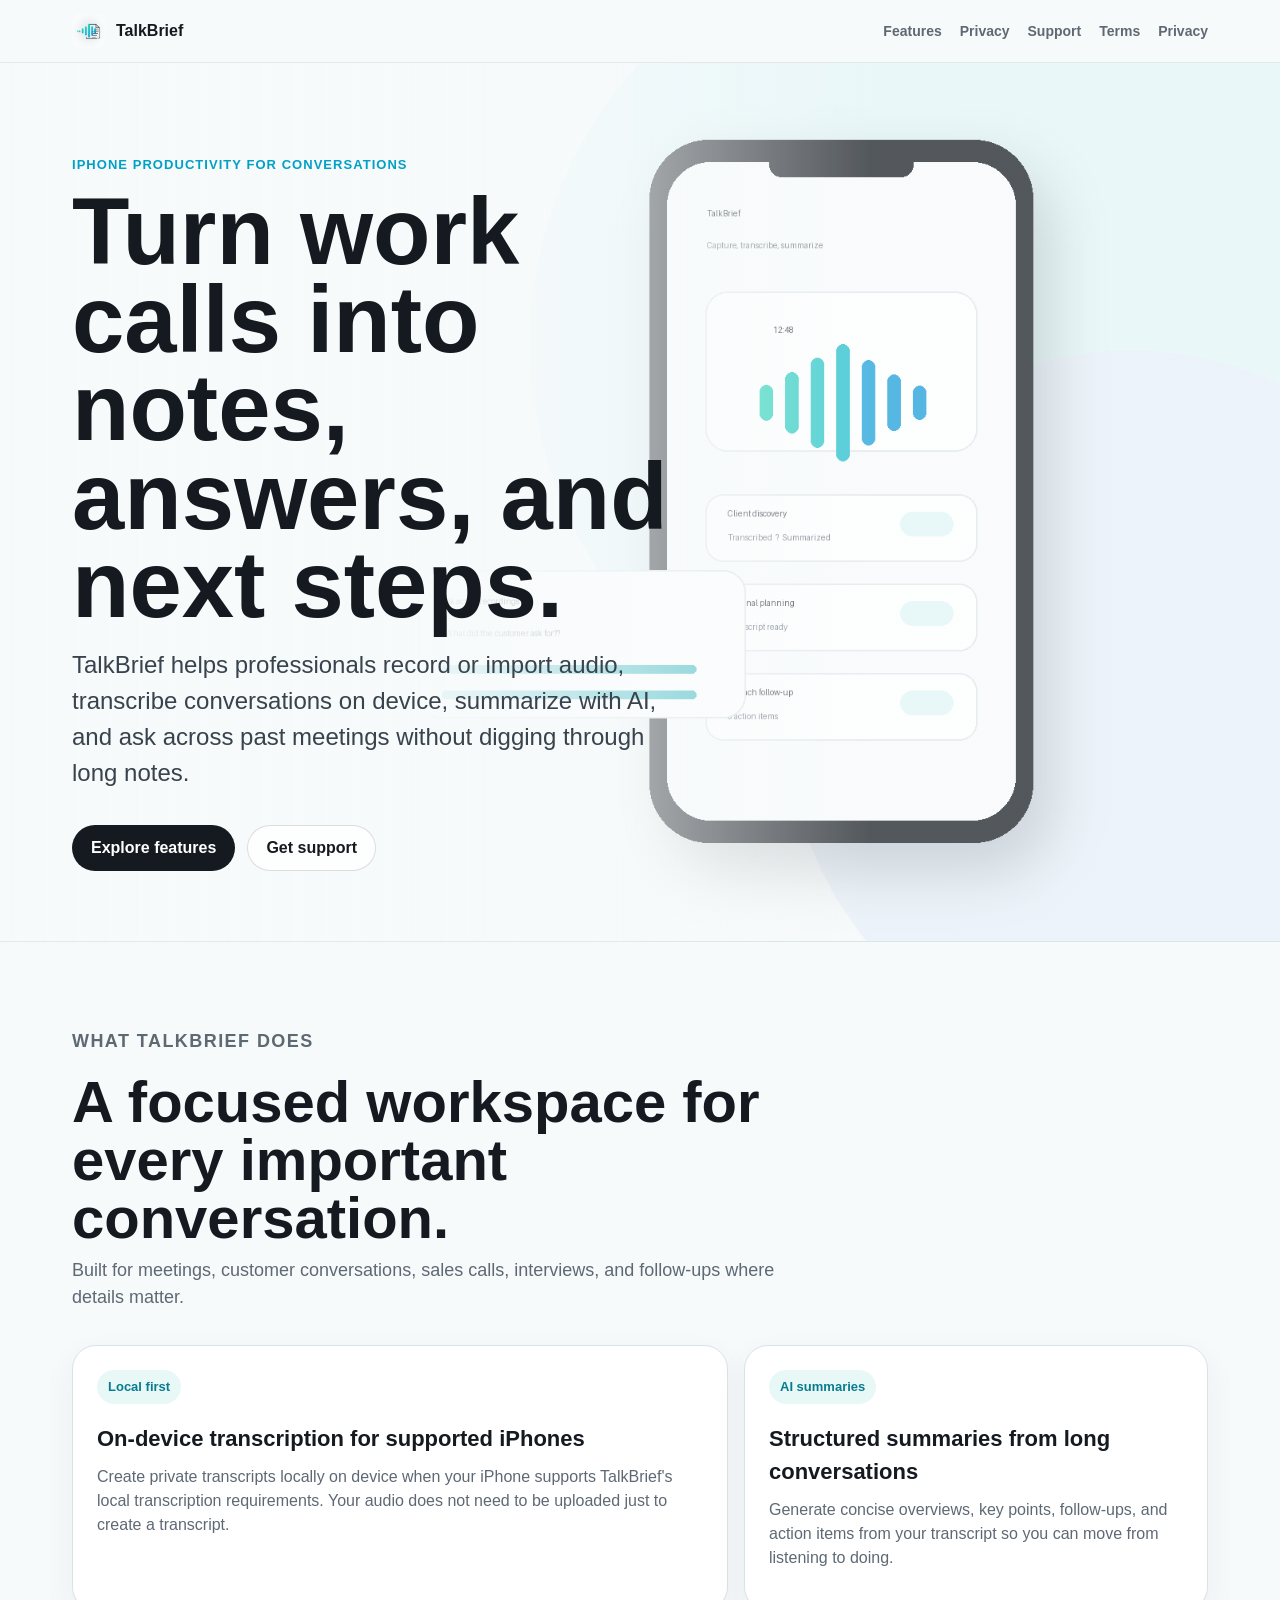
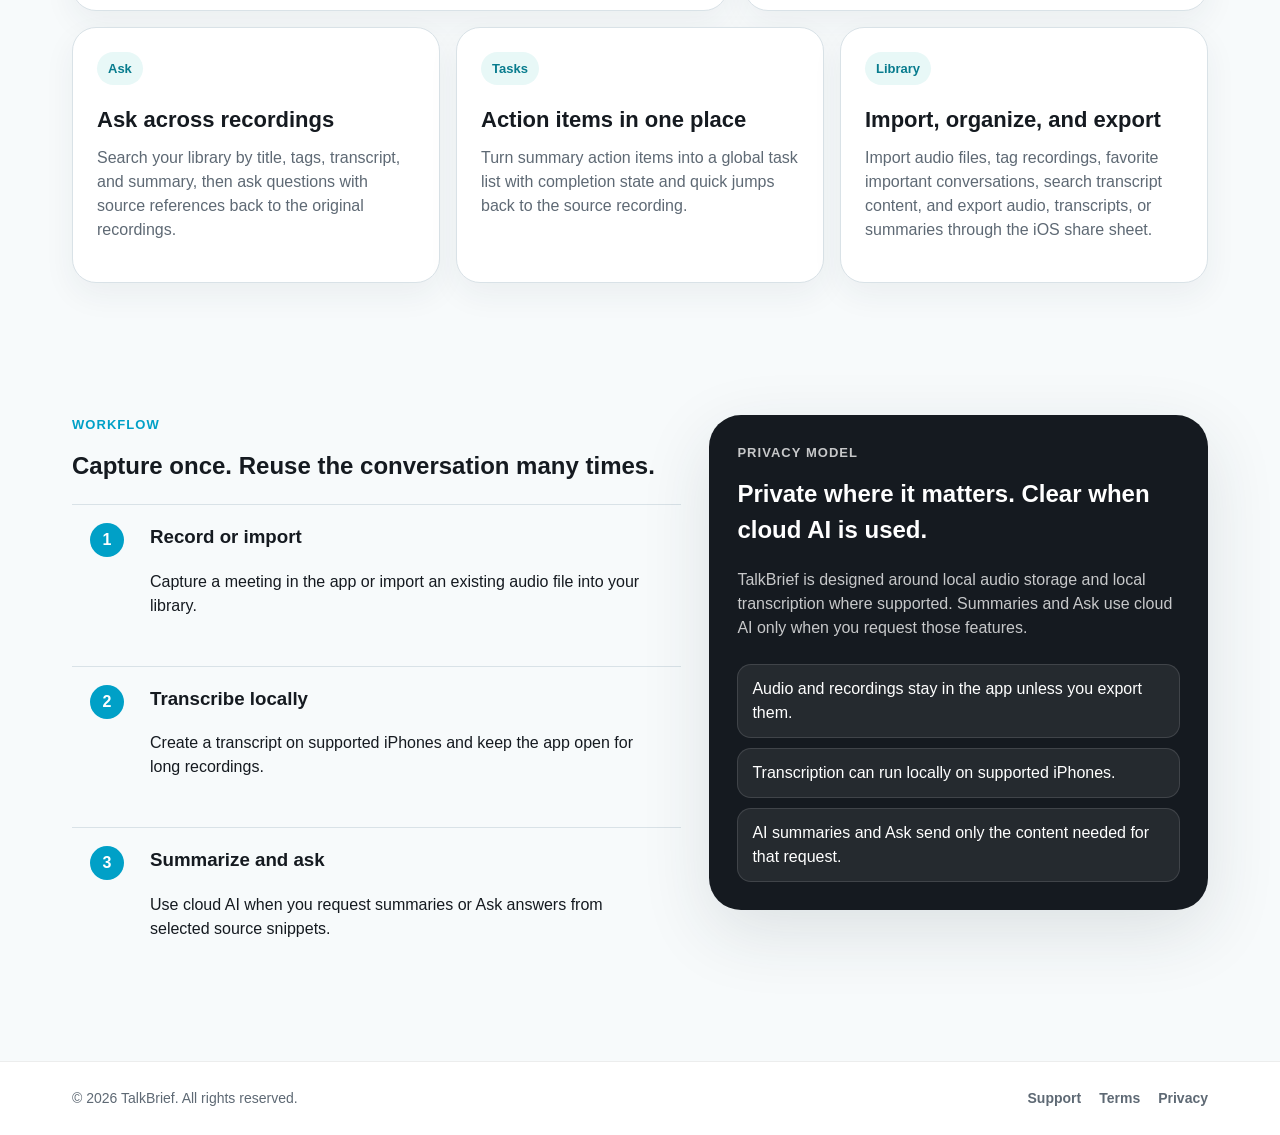
==== index.html @ 43434020 "Initial TalkBrief website" ====
<!doctype html>
<html lang="en">
  <head>
    <meta charset="utf-8">
    <meta name="viewport" content="width=device-width, initial-scale=1">
    <title>TalkBrief - Private transcription and AI summaries for work conversations</title>
    <meta name="description" content="TalkBrief records or imports work conversations, creates local transcripts, generates AI summaries, extracts tasks, and lets you ask across your recording library.">
    <link rel="icon" href="assets/talkbrief-icon.png">
    <link rel="stylesheet" href="assets/styles.css">
  </head>
  <body>
    <header class="site-header">
      <nav class="nav" aria-label="Main navigation">
        <a class="brand" href="./">
          <img src="assets/talkbrief-icon.png" alt="TalkBrief app icon">
          <span>TalkBrief</span>
        </a>
        <div class="nav-links">
          <a href="#features">Features</a>
          <a href="#privacy">Privacy</a>
          <a href="support/">Support</a>
          <a href="terms/">Terms</a>
          <a href="privacy/">Privacy</a>
        </div>
      </nav>
    </header>

    <main>
      <section class="hero">
        <div class="hero-inner">
          <p class="eyebrow">iPhone productivity for conversations</p>
          <h1>Turn work calls into notes, answers, and next steps.</h1>
          <p class="hero-copy">
            TalkBrief helps professionals record or import audio, transcribe conversations on device,
            summarize with AI, and ask across past meetings without digging through long notes.
          </p>
          <div class="hero-actions">
            <a class="button primary" href="#features">Explore features</a>
            <a class="button secondary" href="support/">Get support</a>
          </div>
        </div>
      </section>

      <section id="features" class="section">
        <div class="section-heading">
          <p class="eyebrow">What TalkBrief does</p>
          <h2>A focused workspace for every important conversation.</h2>
          <p>
            Built for meetings, customer conversations, sales calls, interviews, and follow-ups where details matter.
          </p>
        </div>

        <div class="feature-grid">
          <article class="feature wide">
            <span class="pill">Local first</span>
            <h3>On-device transcription for supported iPhones</h3>
            <p>
              Create private transcripts locally on device when your iPhone supports TalkBrief's local
              transcription requirements. Your audio does not need to be uploaded just to create a transcript.
            </p>
          </article>

          <article class="feature mid">
            <span class="pill">AI summaries</span>
            <h3>Structured summaries from long conversations</h3>
            <p>
              Generate concise overviews, key points, follow-ups, and action items from your transcript so
              you can move from listening to doing.
            </p>
          </article>

          <article class="feature third">
            <span class="pill">Ask</span>
            <h3>Ask across recordings</h3>
            <p>
              Search your library by title, tags, transcript, and summary, then ask questions with source
              references back to the original recordings.
            </p>
          </article>

          <article class="feature third">
            <span class="pill">Tasks</span>
            <h3>Action items in one place</h3>
            <p>
              Turn summary action items into a global task list with completion state and quick jumps back
              to the source recording.
            </p>
          </article>

          <article class="feature third">
            <span class="pill">Library</span>
            <h3>Import, organize, and export</h3>
            <p>
              Import audio files, tag recordings, favorite important conversations, search transcript content,
              and export audio, transcripts, or summaries through the iOS share sheet.
            </p>
          </article>
        </div>
      </section>

      <section class="section compact">
        <div class="workflow">
          <div>
            <p class="eyebrow">Workflow</p>
            <h2>Capture once. Reuse the conversation many times.</h2>
            <div class="steps">
              <div class="step">
                <div>
                  <h3>Record or import</h3>
                  <p>Capture a meeting in the app or import an existing audio file into your library.</p>
                </div>
              </div>
              <div class="step">
                <div>
                  <h3>Transcribe locally</h3>
                  <p>Create a transcript on supported iPhones and keep the app open for long recordings.</p>
                </div>
              </div>
              <div class="step">
                <div>
                  <h3>Summarize and ask</h3>
                  <p>Use cloud AI when you request summaries or Ask answers from selected source snippets.</p>
                </div>
              </div>
            </div>
          </div>

          <aside class="quote-panel" id="privacy">
            <p class="eyebrow">Privacy model</p>
            <h2>Private where it matters. Clear when cloud AI is used.</h2>
            <p>
              TalkBrief is designed around local audio storage and local transcription where supported.
              Summaries and Ask use cloud AI only when you request those features.
            </p>
            <div class="mini-list">
              <span>Audio and recordings stay in the app unless you export them.</span>
              <span>Transcription can run locally on supported iPhones.</span>
              <span>AI summaries and Ask send only the content needed for that request.</span>
            </div>
          </aside>
        </div>
      </section>
    </main>

    <footer class="site-footer">
      <div class="footer-inner">
        <span>© 2026 TalkBrief. All rights reserved.</span>
        <div class="nav-links">
          <a href="support/">Support</a>
          <a href="terms/">Terms</a>
          <a href="privacy/">Privacy</a>
        </div>
      </div>
    </footer>
  </body>
</html>
---- assets/styles.css ----
:root {
  color-scheme: light;
  --ink: #151a20;
  --muted: #5e6974;
  --line: #d9e2e7;
  --paper: #f7fafb;
  --surface: #ffffff;
  --teal: #00a0c7;
  --mint: #20d7ae;
  --blue: #0a8fe0;
  --shadow: 0 22px 70px rgba(31, 50, 60, 0.12);
  --radius: 24px;
}

* {
  box-sizing: border-box;
}

html {
  scroll-behavior: smooth;
}

body {
  margin: 0;
  background: var(--paper);
  color: var(--ink);
  font-family: ui-sans-serif, -apple-system, BlinkMacSystemFont, "Segoe UI", sans-serif;
  line-height: 1.5;
}

a {
  color: inherit;
  text-decoration: none;
}

.site-header {
  position: sticky;
  top: 0;
  z-index: 20;
  border-bottom: 1px solid rgba(21, 26, 32, 0.08);
  background: rgba(247, 250, 251, 0.86);
  backdrop-filter: blur(18px);
}

.nav {
  max-width: 1180px;
  margin: 0 auto;
  padding: 14px 22px;
  display: flex;
  align-items: center;
  justify-content: space-between;
  gap: 18px;
}

.brand {
  display: inline-flex;
  align-items: center;
  gap: 10px;
  font-weight: 760;
  letter-spacing: 0;
}

.brand img {
  width: 34px;
  height: 34px;
  border-radius: 9px;
}

.nav-links {
  display: flex;
  align-items: center;
  gap: 18px;
  color: var(--muted);
  font-size: 14px;
  font-weight: 650;
}

.nav-links a:hover {
  color: var(--ink);
}

.hero {
  min-height: 92dvh;
  display: grid;
  align-items: center;
  background-image:
    linear-gradient(90deg, rgba(247, 250, 251, 0.98) 0%, rgba(247, 250, 251, 0.92) 36%, rgba(247, 250, 251, 0.28) 68%),
    url("talkbrief-hero.png");
  background-size: cover;
  background-position: center right;
  border-bottom: 1px solid rgba(21, 26, 32, 0.08);
}

.hero-inner {
  max-width: 1180px;
  width: 100%;
  margin: 0 auto;
  padding: 92px 22px 70px;
}

.eyebrow {
  color: var(--teal);
  font-size: 13px;
  font-weight: 760;
  letter-spacing: 0.08em;
  text-transform: uppercase;
}

h1,
h2,
h3,
p {
  margin-top: 0;
}

h1 {
  max-width: 640px;
  margin-bottom: 18px;
  font-size: clamp(48px, 8vw, 94px);
  line-height: 0.94;
  letter-spacing: 0;
}

.hero-copy {
  max-width: 610px;
  color: #38434d;
  font-size: clamp(18px, 2.2vw, 24px);
}

.hero-actions {
  margin-top: 34px;
  display: flex;
  flex-wrap: wrap;
  gap: 12px;
}

.button {
  display: inline-flex;
  align-items: center;
  justify-content: center;
  min-height: 46px;
  padding: 0 18px;
  border: 1px solid transparent;
  border-radius: 999px;
  font-weight: 740;
  transition: transform 160ms ease, border-color 160ms ease, background 160ms ease;
}

.button:active {
  transform: scale(0.98);
}

.button.primary {
  color: #ffffff;
  background: var(--ink);
}

.button.secondary {
  color: var(--ink);
  border-color: rgba(21, 26, 32, 0.14);
  background: rgba(255, 255, 255, 0.72);
}

.section {
  max-width: 1180px;
  margin: 0 auto;
  padding: 86px 22px;
}

.section.compact {
  padding-top: 46px;
}

.section-heading {
  max-width: 720px;
  margin-bottom: 34px;
}

.section-heading h2 {
  margin-bottom: 10px;
  font-size: clamp(34px, 4.8vw, 58px);
  line-height: 1;
  letter-spacing: 0;
}

.section-heading p {
  color: var(--muted);
  font-size: 18px;
}

.feature-grid {
  display: grid;
  grid-template-columns: repeat(12, 1fr);
  gap: 16px;
}

.feature {
  min-height: 214px;
  padding: 24px;
  border: 1px solid var(--line);
  border-radius: var(--radius);
  background: var(--surface);
  box-shadow: 0 12px 32px rgba(31, 50, 60, 0.06);
}

.feature.wide {
  grid-column: span 7;
}

.feature.mid {
  grid-column: span 5;
}

.feature.third {
  grid-column: span 4;
}

.feature h3 {
  margin-bottom: 10px;
  font-size: 22px;
}

.feature p,
.legal p,
.legal li,
.support-card p {
  color: var(--muted);
}

.pill {
  display: inline-flex;
  align-items: center;
  margin-bottom: 18px;
  padding: 7px 11px;
  border-radius: 999px;
  color: #087c8e;
  background: #e8f8f7;
  font-size: 13px;
  font-weight: 760;
}

.workflow {
  display: grid;
  grid-template-columns: 1.1fr 0.9fr;
  gap: 28px;
  align-items: start;
}

.steps {
  counter-reset: step;
  display: grid;
  gap: 14px;
}

.step {
  counter-increment: step;
  display: grid;
  grid-template-columns: 46px 1fr;
  gap: 14px;
  padding: 18px;
  border-top: 1px solid var(--line);
}

.step::before {
  content: counter(step);
  display: grid;
  place-items: center;
  width: 34px;
  height: 34px;
  border-radius: 50%;
  color: #ffffff;
  background: var(--teal);
  font-weight: 800;
}

.quote-panel {
  padding: 28px;
  border-radius: 32px;
  background: var(--ink);
  color: #ffffff;
  box-shadow: var(--shadow);
}

.quote-panel p {
  color: rgba(255, 255, 255, 0.76);
}

.mini-list {
  display: grid;
  gap: 10px;
  margin-top: 24px;
}

.mini-list span {
  display: block;
  padding: 12px 14px;
  border: 1px solid rgba(255, 255, 255, 0.12);
  border-radius: 14px;
  background: rgba(255, 255, 255, 0.07);
}

.page-hero {
  max-width: 920px;
  margin: 0 auto;
  padding: 82px 22px 34px;
  text-align: left;
}

.page-hero h1 {
  max-width: 760px;
  font-size: clamp(42px, 7vw, 72px);
}

.legal,
.support-grid {
  max-width: 920px;
  margin: 0 auto;
  padding: 16px 22px 88px;
}

.legal section,
.support-card {
  padding: 24px 0;
  border-top: 1px solid var(--line);
}

.legal h2,
.support-card h2 {
  font-size: 26px;
}

.support-grid {
  display: grid;
  grid-template-columns: 1fr 1fr;
  gap: 18px;
}

.support-card {
  padding: 24px;
  border: 1px solid var(--line);
  border-radius: var(--radius);
  background: #ffffff;
}

.site-footer {
  border-top: 1px solid rgba(21, 26, 32, 0.08);
  background: #ffffff;
}

.footer-inner {
  max-width: 1180px;
  margin: 0 auto;
  padding: 26px 22px;
  display: flex;
  justify-content: space-between;
  gap: 16px;
  color: var(--muted);
  font-size: 14px;
}

@media (max-width: 760px) {
  .nav {
    align-items: flex-start;
    flex-direction: column;
  }

  .nav-links {
    flex-wrap: wrap;
  }

  .hero {
    min-height: 86dvh;
    background-image:
      linear-gradient(180deg, rgba(247, 250, 251, 0.98) 0%, rgba(247, 250, 251, 0.86) 54%, rgba(247, 250, 251, 0.42) 100%),
      url("talkbrief-hero.png");
    background-position: 62% center;
  }

  .hero-inner {
    padding-top: 72px;
  }

  .feature-grid,
  .workflow,
  .support-grid {
    grid-template-columns: 1fr;
  }

  .feature.wide,
  .feature.mid,
  .feature.third {
    grid-column: auto;
  }

  .footer-inner {
    flex-direction: column;
  }
}
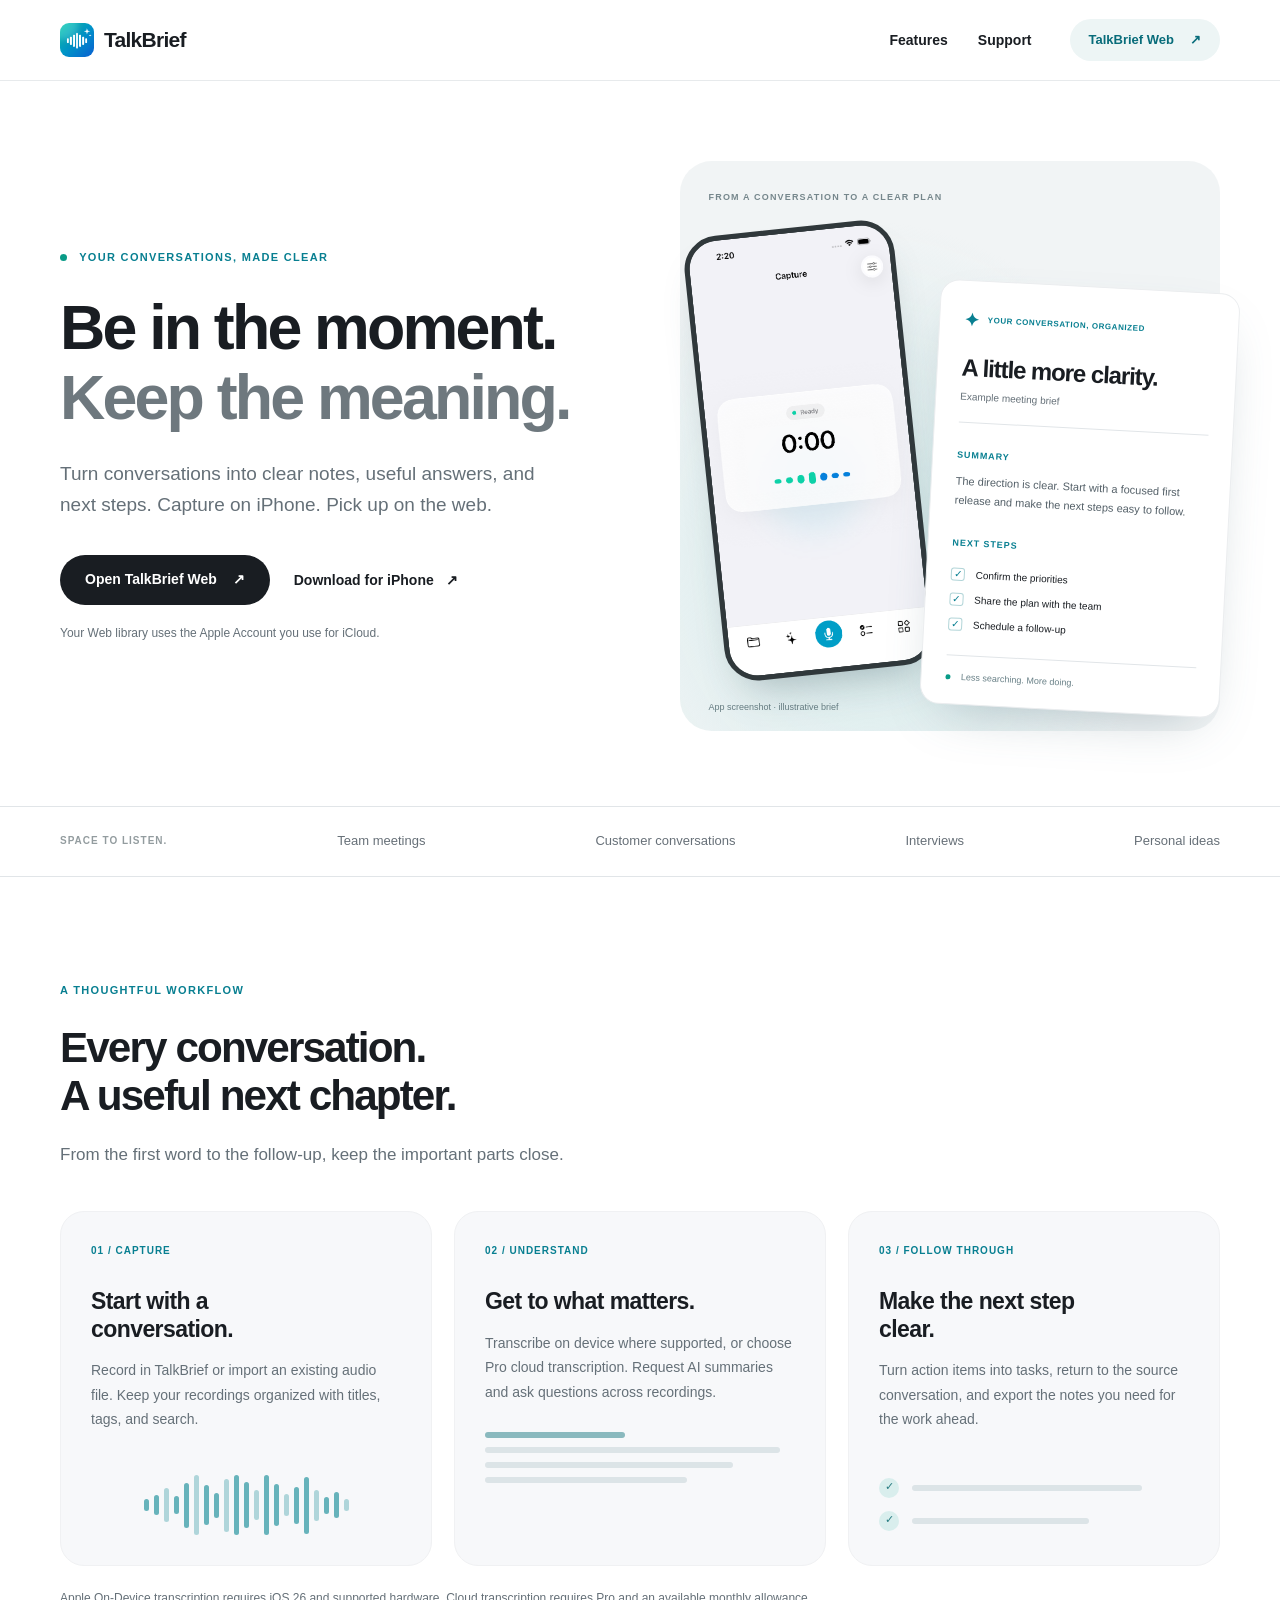
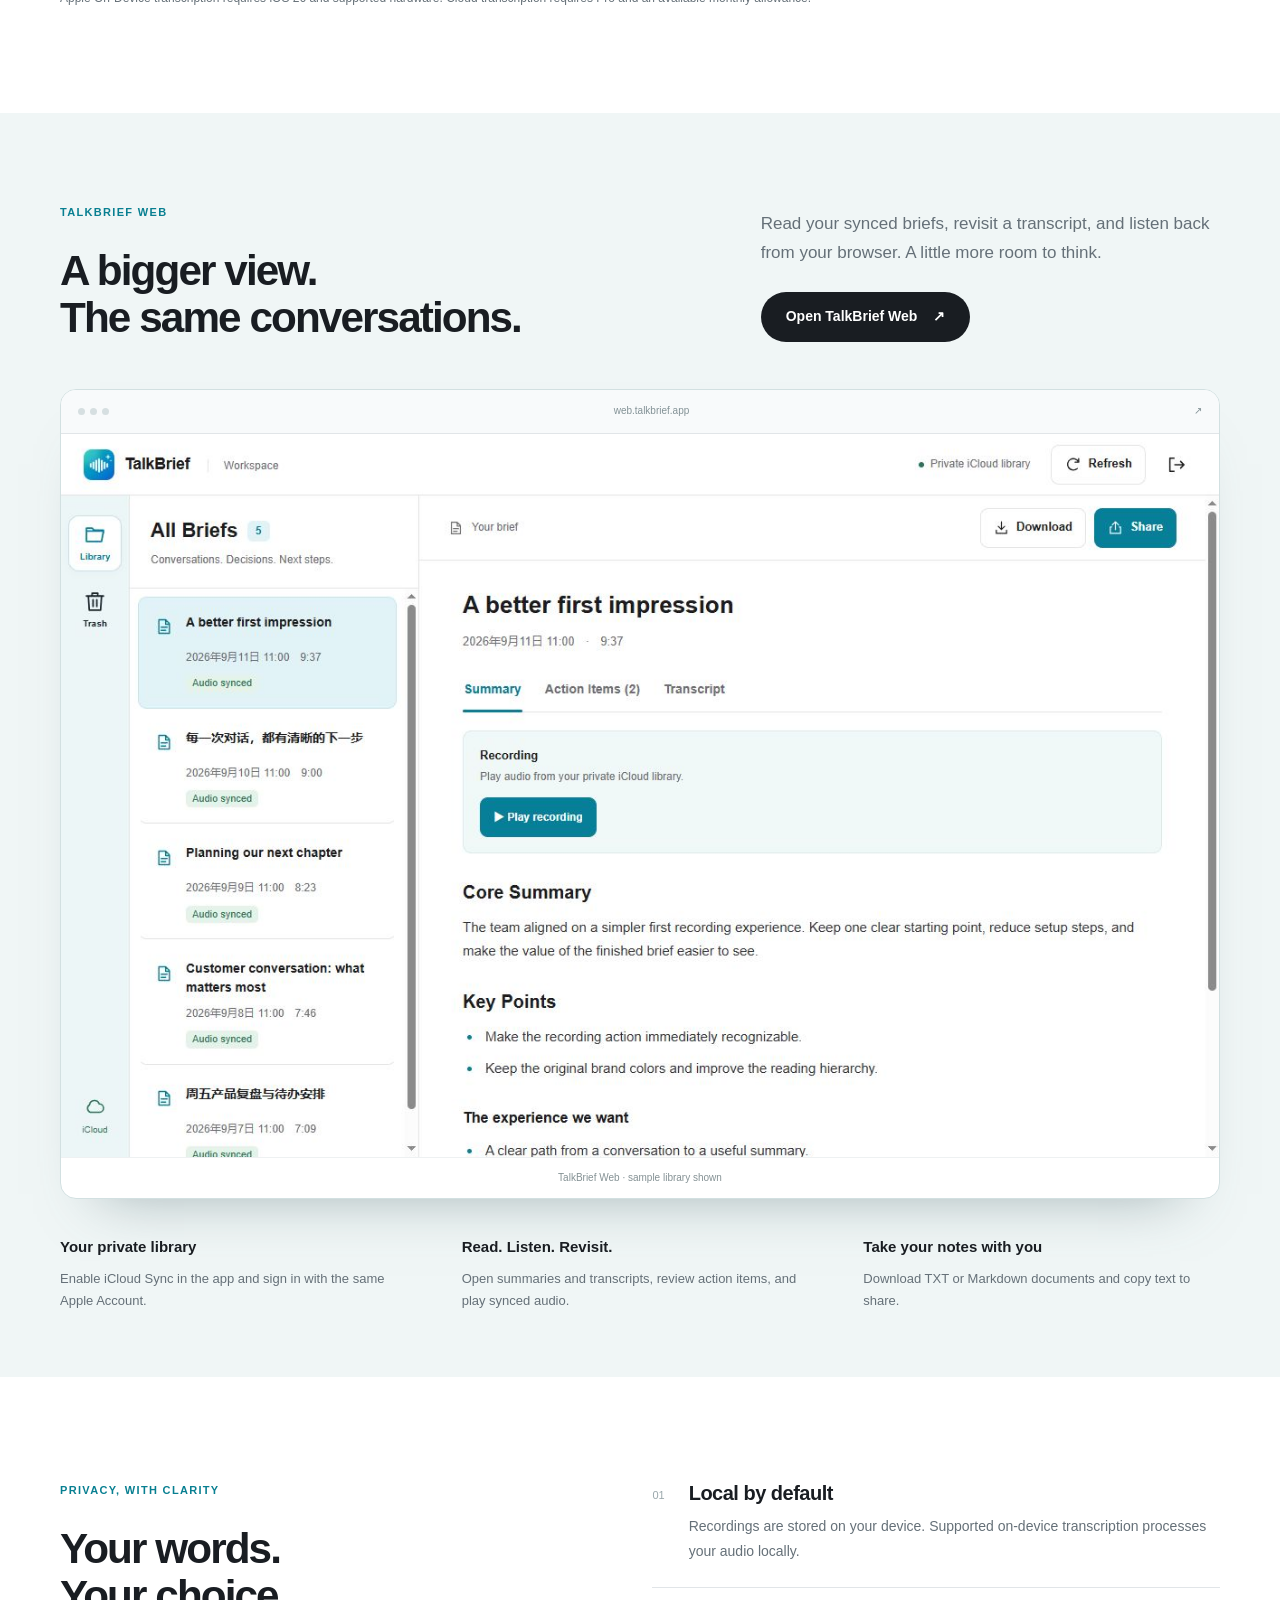
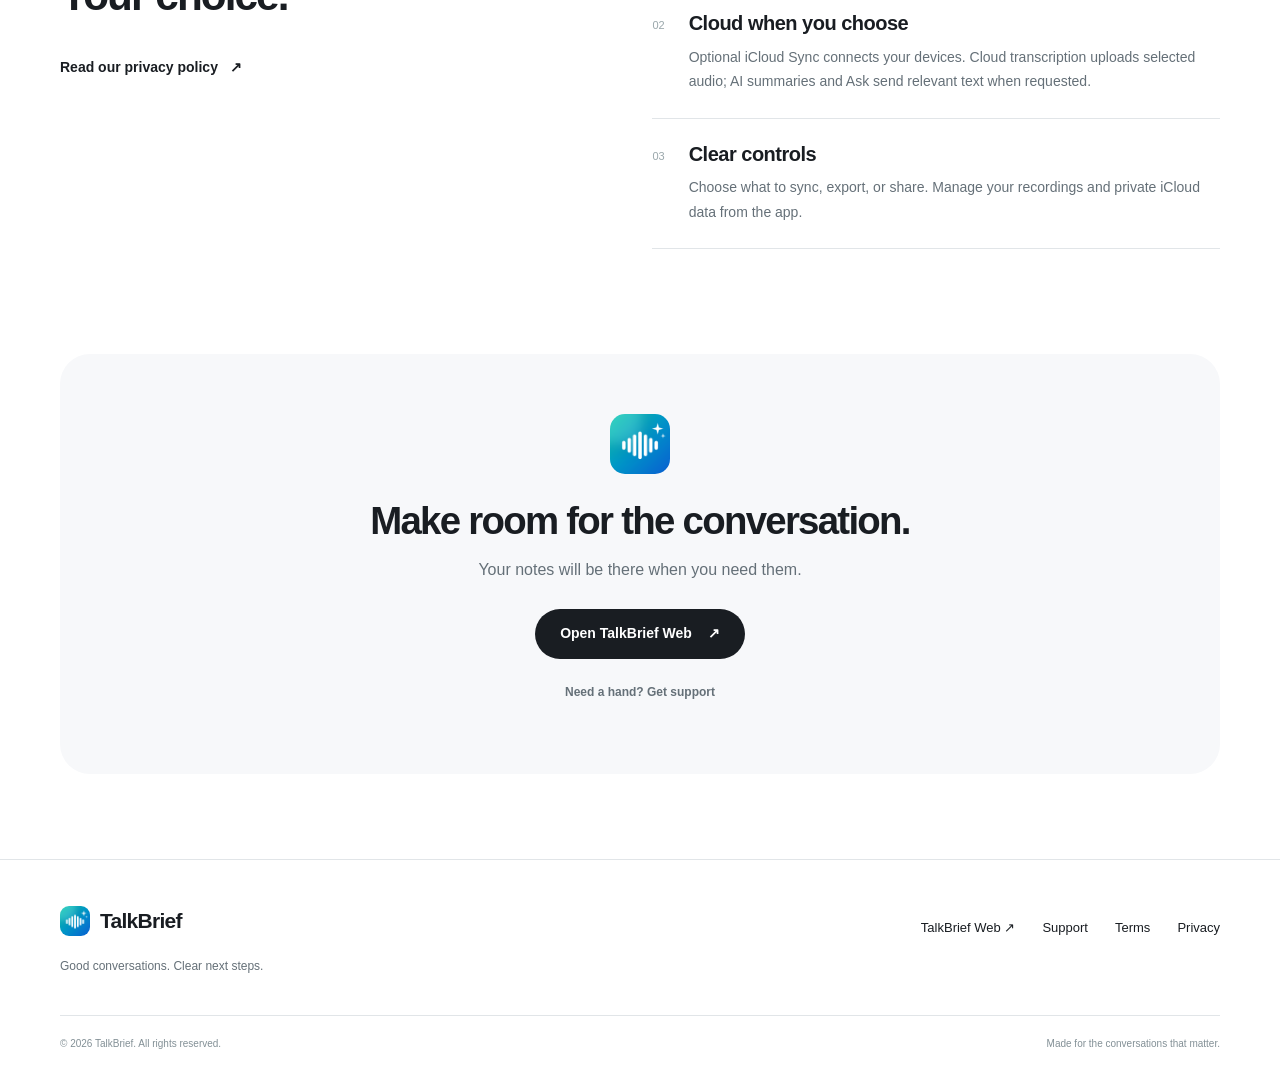
==== commit 8c71bfc1: "Launch redesigned TalkBrief website with Web entry and current app icon" ====
--- a/index.html
+++ b/index.html
@@ -1,156 +1,22 @@
 <!doctype html>
-<html lang="en">
-  <head>
-    <meta charset="utf-8">
-    <meta name="viewport" content="width=device-width, initial-scale=1">
-    <title>TalkBrief - Private transcription and AI summaries for work conversations</title>
-    <meta name="description" content="TalkBrief records or imports work conversations, creates local transcripts, generates AI summaries, extracts tasks, and lets you ask across your recording library.">
-    <link rel="icon" href="assets/talkbrief-icon.png">
-    <link rel="stylesheet" href="assets/styles.css">
-  </head>
-  <body>
-    <header class="site-header">
-      <nav class="nav" aria-label="Main navigation">
-        <a class="brand" href="./">
-          <img src="assets/talkbrief-icon.png" alt="TalkBrief app icon">
-          <span>TalkBrief</span>
-        </a>
-        <div class="nav-links">
-          <a href="#features">Features</a>
-          <a href="#privacy">Privacy</a>
-          <a href="support/">Support</a>
-          <a href="terms/">Terms</a>
-          <a href="privacy/">Privacy</a>
-        </div>
-      </nav>
-    </header>
-
-    <main>
-      <section class="hero">
-        <div class="hero-inner">
-          <p class="eyebrow">iPhone productivity for conversations</p>
-          <h1>Turn work calls into notes, answers, and next steps.</h1>
-          <p class="hero-copy">
-            TalkBrief helps professionals record or import audio, transcribe conversations on device,
-            summarize with AI, and ask across past meetings without digging through long notes.
-          </p>
-          <div class="hero-actions">
-            <a class="button primary" href="#features">Explore features</a>
-            <a class="button secondary" href="support/">Get support</a>
-          </div>
-        </div>
-      </section>
-
-      <section id="features" class="section">
-        <div class="section-heading">
-          <p class="eyebrow">What TalkBrief does</p>
-          <h2>A focused workspace for every important conversation.</h2>
-          <p>
-            Built for meetings, customer conversations, sales calls, interviews, and follow-ups where details matter.
-          </p>
-        </div>
-
-        <div class="feature-grid">
-          <article class="feature wide">
-            <span class="pill">Local first</span>
-            <h3>On-device transcription for supported iPhones</h3>
-            <p>
-              Create private transcripts locally on device when your iPhone supports TalkBrief's local
-              transcription requirements. Your audio does not need to be uploaded just to create a transcript.
-            </p>
-          </article>
-
-          <article class="feature mid">
-            <span class="pill">AI summaries</span>
-            <h3>Structured summaries from long conversations</h3>
-            <p>
-              Generate concise overviews, key points, follow-ups, and action items from your transcript so
-              you can move from listening to doing.
-            </p>
-          </article>
-
-          <article class="feature third">
-            <span class="pill">Ask</span>
-            <h3>Ask across recordings</h3>
-            <p>
-              Search your library by title, tags, transcript, and summary, then ask questions with source
-              references back to the original recordings.
-            </p>
-          </article>
-
-          <article class="feature third">
-            <span class="pill">Tasks</span>
-            <h3>Action items in one place</h3>
-            <p>
-              Turn summary action items into a global task list with completion state and quick jumps back
-              to the source recording.
-            </p>
-          </article>
-
-          <article class="feature third">
-            <span class="pill">Library</span>
-            <h3>Import, organize, and export</h3>
-            <p>
-              Import audio files, tag recordings, favorite important conversations, search transcript content,
-              and export audio, transcripts, or summaries through the iOS share sheet.
-            </p>
-          </article>
-        </div>
-      </section>
-
-      <section class="section compact">
-        <div class="workflow">
-          <div>
-            <p class="eyebrow">Workflow</p>
-            <h2>Capture once. Reuse the conversation many times.</h2>
-            <div class="steps">
-              <div class="step">
-                <div>
-                  <h3>Record or import</h3>
-                  <p>Capture a meeting in the app or import an existing audio file into your library.</p>
-                </div>
-              </div>
-              <div class="step">
-                <div>
-                  <h3>Transcribe locally</h3>
-                  <p>Create a transcript on supported iPhones and keep the app open for long recordings.</p>
-                </div>
-              </div>
-              <div class="step">
-                <div>
-                  <h3>Summarize and ask</h3>
-                  <p>Use cloud AI when you request summaries or Ask answers from selected source snippets.</p>
-                </div>
-              </div>
-            </div>
-          </div>
-
-          <aside class="quote-panel" id="privacy">
-            <p class="eyebrow">Privacy model</p>
-            <h2>Private where it matters. Clear when cloud AI is used.</h2>
-            <p>
-              TalkBrief is designed around local audio storage and local transcription where supported.
-              Summaries and Ask use cloud AI only when you request those features.
-            </p>
-            <div class="mini-list">
-              <span>Audio and recordings stay in the app unless you export them.</span>
-              <span>Transcription can run locally on supported iPhones.</span>
-              <span>AI summaries and Ask send only the content needed for that request.</span>
-            </div>
-          </aside>
-        </div>
-      </section>
-    </main>
-
-    <footer class="site-footer">
-      <div class="footer-inner">
-        <span>© 2026 TalkBrief. All rights reserved.</span>
-        <div class="nav-links">
-          <a href="support/">Support</a>
-          <a href="terms/">Terms</a>
-          <a href="privacy/">Privacy</a>
-        </div>
-      </div>
-    </footer>
-  </body>
-</html>
+<html lang="en"><head><meta charset="utf-8"><meta name="viewport" content="width=device-width, initial-scale=1">
+<title>TalkBrief — Clear notes. Useful answers. Next steps.</title><meta name="description" content="Record and transcribe on iPhone, turn conversations into AI summaries and tasks, and revisit your private iCloud library with TalkBrief Web.">
+<meta name="theme-color" content="#f7f8fa"><link rel="canonical" href="https://www.talkbrief.app/">
+<meta property="og:type" content="website"><meta property="og:site_name" content="TalkBrief"><meta property="og:title" content="TalkBrief — Clear notes. Useful answers. Next steps."><meta property="og:description" content="Record and transcribe on iPhone, turn conversations into AI summaries and tasks, and revisit your private iCloud library with TalkBrief Web."><meta property="og:url" content="https://www.talkbrief.app/"><meta property="og:image" content="https://www.talkbrief.app/assets/web-workspace.jpg">
+<meta name="twitter:card" content="summary_large_image"><link rel="icon" type="image/png" sizes="80x80" href="/assets/favicon.png"><link rel="apple-touch-icon" sizes="180x180" href="/assets/apple-touch-icon.png"><link rel="stylesheet" href="/assets/styles.css"></head>
+<body><a class="skip-link" href="#main">Skip to content</a>
+<header class="site-header"><nav class="nav wrap" aria-label="Main navigation">
+<a class="brand" href="/" aria-label="TalkBrief home"><img src="/assets/talkbrief-icon.png" width="34" height="34" alt=""><span>TalkBrief</span></a>
+<div class="nav-links"><a href="/#features">Features</a><a href="/support/" >Support</a></div>
+<a class="button nav-cta" href="https://web.talkbrief.app">TalkBrief Web <span aria-hidden="true">↗</span></a>
+</nav></header><main id="main">
+<section class="hero wrap"><div class="hero-copy"><p class="eyebrow"><span class="status-dot"></span> YOUR CONVERSATIONS, MADE CLEAR</p><h1>Be in the moment.<br><span>Keep the meaning.</span></h1><p class="lede">Turn conversations into clear notes, useful answers, and next steps. Capture on iPhone. Pick up on the web.</p><div class="hero-actions"><a class="button primary" href="https://web.talkbrief.app">Open TalkBrief Web <span aria-hidden="true">↗</span></a><a class="text-link" href="https://apps.apple.com/us/app/talkbrief/id6772943796">Download for iPhone <span aria-hidden="true">↗</span></a></div><p class="fineprint">Your Web library uses the Apple Account you use for iCloud.</p></div>
+<div class="product-stage" aria-label="TalkBrief product preview"><div class="stage-label">FROM A CONVERSATION TO A CLEAR PLAN</div><div class="phone"><img src="/assets/iphone-capture.png" width="1206" height="2622" alt="TalkBrief iPhone app showing the Capture screen and recording button" fetchpriority="high"></div><div class="brief-card"><div class="brief-top"><span class="brief-icon" aria-hidden="true">✦</span><span>YOUR CONVERSATION, ORGANIZED</span></div><h2>A little more clarity.</h2><p class="brief-caption">Example meeting brief</p><div class="brief-rule"></div><span class="label">SUMMARY</span><p>The direction is clear. Start with a focused first release and make the next steps easy to follow.</p><span class="label">NEXT STEPS</span><ul class="sample-tasks"><li><span aria-hidden="true">✓</span> Confirm the priorities</li><li><span aria-hidden="true">✓</span> Share the plan with the team</li><li><span aria-hidden="true">✓</span> Schedule a follow-up</li></ul><div class="brief-bottom"><span class="status-dot"></span> Less searching. More doing.</div></div><span class="stage-caption">App screenshot · illustrative brief</span></div></section>
+<div class="use-strip"><div class="wrap"><span>SPACE TO LISTEN.</span><span>Team meetings</span><span>Customer conversations</span><span>Interviews</span><span>Personal ideas</span></div></div>
+<section class="section wrap" id="features"><div class="section-intro"><p class="eyebrow">A THOUGHTFUL WORKFLOW</p><h2>Every conversation.<br>A useful next chapter.</h2><p>From the first word to the follow-up, keep the important parts close.</p></div><div class="features">
+<article class="feature"><span class="feature-number">01 / CAPTURE</span><h3>Start with a conversation.</h3><p>Record in TalkBrief or import an existing audio file. Keep your recordings organized with titles, tags, and search.</p><div class="waveform" aria-hidden="true"><i style="--h:12px"></i><i style="--h:20px"></i><i style="--h:34px"></i><i style="--h:18px"></i><i style="--h:45px"></i><i style="--h:64px"></i><i style="--h:40px"></i><i style="--h:25px"></i><i style="--h:53px"></i><i style="--h:76px"></i><i style="--h:46px"></i><i style="--h:30px"></i><i style="--h:62px"></i><i style="--h:42px"></i><i style="--h:22px"></i><i style="--h:37px"></i><i style="--h:57px"></i><i style="--h:31px"></i><i style="--h:17px"></i><i style="--h:26px"></i><i style="--h:12px"></i></div></article>
+<article class="feature"><span class="feature-number">02 / UNDERSTAND</span><h3>Get to what matters.</h3><p>Transcribe on device where supported, or choose Pro cloud transcription. Request AI summaries and ask questions across recordings.</p><div class="summary-lines" aria-hidden="true"><span></span><span></span><span></span><span></span></div></article>
+<article class="feature"><span class="feature-number">03 / FOLLOW THROUGH</span><h3>Make the next step clear.</h3><p>Turn action items into tasks, return to the source conversation, and export the notes you need for the work ahead.</p><div class="task-art" aria-hidden="true"><span>✓</span><div></div><span>✓</span><div></div></div></article></div><p class="section-note">Apple On-Device transcription requires iOS 26 and supported hardware. Cloud transcription requires Pro and an available monthly allowance.</p></section>
+<section class="web-section" id="web"><div class="wrap"><div class="web-intro"><div><p class="eyebrow">TALKBRIEF WEB</p><h2>A bigger view.<br>The same conversations.</h2></div><div><p>Read your synced briefs, revisit a transcript, and listen back from your browser. A little more room to think.</p><a class="button primary" href="https://web.talkbrief.app">Open TalkBrief Web <span aria-hidden="true">↗</span></a></div></div><figure class="browser-preview"><div class="browser-bar" aria-hidden="true"><div><i></i><i></i><i></i></div><span>web.talkbrief.app</span><span>↗</span></div><img src="/assets/web-workspace.jpg" width="1280" height="800" loading="lazy" alt="TalkBrief Web workspace with a recording library, summary, action items, transcript, playback, download and share controls"><figcaption>TalkBrief Web · sample library shown</figcaption></figure><div class="web-benefits"><div><strong>Your private library</strong><p>Enable iCloud Sync in the app and sign in with the same Apple Account.</p></div><div><strong>Read. Listen. Revisit.</strong><p>Open summaries and transcripts, review action items, and play synced audio.</p></div><div><strong>Take your notes with you</strong><p>Download TXT or Markdown documents and copy text to share.</p></div></div></div></section>
+<section class="section wrap privacy-section"><div><p class="eyebrow">PRIVACY, WITH CLARITY</p><h2>Your words.<br>Your choice.</h2><a class="text-link" href="/privacy/">Read our privacy policy <span aria-hidden="true">↗</span></a></div><div class="privacy-points"><article><span>01</span><div><h3>Local by default</h3><p>Recordings are stored on your device. Supported on-device transcription processes your audio locally.</p></div></article><article><span>02</span><div><h3>Cloud when you choose</h3><p>Optional iCloud Sync connects your devices. Cloud transcription uploads selected audio; AI summaries and Ask send relevant text when requested.</p></div></article><article><span>03</span><div><h3>Clear controls</h3><p>Choose what to sync, export, or share. Manage your recordings and private iCloud data from the app.</p></div></article></div></section>
+<section class="closing wrap"><img src="/assets/talkbrief-icon.png" width="60" height="60" alt=""><h2>Make room for the conversation.</h2><p>Your notes will be there when you need them.</p><a class="button primary" href="https://web.talkbrief.app">Open TalkBrief Web <span aria-hidden="true">↗</span></a><a class="text-link" href="/support/">Need a hand? Get support</a></section></main><footer class="site-footer"><div class="wrap footer-top"><div><a class="brand" href="/"><img src="/assets/talkbrief-icon.png" width="30" height="30" alt=""><span>TalkBrief</span></a><p>Good conversations. Clear next steps.</p></div><nav aria-label="Footer navigation"><a href="https://web.talkbrief.app">TalkBrief Web ↗</a><a href="/support/">Support</a><a href="/terms/">Terms</a><a href="/privacy/">Privacy</a></nav></div><div class="wrap footer-bottom"><span>© 2026 TalkBrief. All rights reserved.</span><span>Made for the conversations that matter.</span></div></footer></body></html>
--- a/assets/styles.css
+++ b/assets/styles.css
@@ -1,398 +1,270 @@
-:root {
-  color-scheme: light;
-  --ink: #151a20;
-  --muted: #5e6974;
-  --line: #d9e2e7;
-  --paper: #f7fafb;
-  --surface: #ffffff;
-  --teal: #00a0c7;
-  --mint: #20d7ae;
-  --blue: #0a8fe0;
-  --shadow: 0 22px 70px rgba(31, 50, 60, 0.12);
-  --radius: 24px;
-}
-
-* {
-  box-sizing: border-box;
-}
-
-html {
-  scroll-behavior: smooth;
-}
-
-body {
-  margin: 0;
-  background: var(--paper);
-  color: var(--ink);
-  font-family: ui-sans-serif, -apple-system, BlinkMacSystemFont, "Segoe UI", sans-serif;
-  line-height: 1.5;
-}
-
-a {
-  color: inherit;
-  text-decoration: none;
-}
-
-.site-header {
-  position: sticky;
-  top: 0;
-  z-index: 20;
-  border-bottom: 1px solid rgba(21, 26, 32, 0.08);
-  background: rgba(247, 250, 251, 0.86);
-  backdrop-filter: blur(18px);
-}
-
-.nav {
-  max-width: 1180px;
-  margin: 0 auto;
-  padding: 14px 22px;
-  display: flex;
-  align-items: center;
-  justify-content: space-between;
-  gap: 18px;
-}
-
-.brand {
-  display: inline-flex;
-  align-items: center;
-  gap: 10px;
-  font-weight: 760;
-  letter-spacing: 0;
-}
-
-.brand img {
-  width: 34px;
-  height: 34px;
-  border-radius: 9px;
-}
-
-.nav-links {
-  display: flex;
-  align-items: center;
-  gap: 18px;
-  color: var(--muted);
-  font-size: 14px;
-  font-weight: 650;
-}
-
-.nav-links a:hover {
-  color: var(--ink);
-}
-
-.hero {
-  min-height: 92dvh;
-  display: grid;
-  align-items: center;
-  background-image:
-    linear-gradient(90deg, rgba(247, 250, 251, 0.98) 0%, rgba(247, 250, 251, 0.92) 36%, rgba(247, 250, 251, 0.28) 68%),
-    url("talkbrief-hero.png");
-  background-size: cover;
-  background-position: center right;
-  border-bottom: 1px solid rgba(21, 26, 32, 0.08);
-}
-
-.hero-inner {
-  max-width: 1180px;
-  width: 100%;
-  margin: 0 auto;
-  padding: 92px 22px 70px;
-}
-
-.eyebrow {
-  color: var(--teal);
-  font-size: 13px;
-  font-weight: 760;
-  letter-spacing: 0.08em;
-  text-transform: uppercase;
-}
-
-h1,
-h2,
-h3,
-p {
-  margin-top: 0;
-}
-
-h1 {
-  max-width: 640px;
-  margin-bottom: 18px;
-  font-size: clamp(48px, 8vw, 94px);
-  line-height: 0.94;
-  letter-spacing: 0;
-}
-
-.hero-copy {
-  max-width: 610px;
-  color: #38434d;
-  font-size: clamp(18px, 2.2vw, 24px);
-}
-
-.hero-actions {
-  margin-top: 34px;
-  display: flex;
-  flex-wrap: wrap;
-  gap: 12px;
-}
-
-.button {
-  display: inline-flex;
-  align-items: center;
-  justify-content: center;
-  min-height: 46px;
-  padding: 0 18px;
-  border: 1px solid transparent;
-  border-radius: 999px;
-  font-weight: 740;
-  transition: transform 160ms ease, border-color 160ms ease, background 160ms ease;
-}
-
-.button:active {
-  transform: scale(0.98);
-}
-
-.button.primary {
-  color: #ffffff;
-  background: var(--ink);
-}
-
-.button.secondary {
-  color: var(--ink);
-  border-color: rgba(21, 26, 32, 0.14);
-  background: rgba(255, 255, 255, 0.72);
-}
-
-.section {
-  max-width: 1180px;
-  margin: 0 auto;
-  padding: 86px 22px;
-}
-
-.section.compact {
-  padding-top: 46px;
-}
-
-.section-heading {
-  max-width: 720px;
-  margin-bottom: 34px;
-}
-
-.section-heading h2 {
-  margin-bottom: 10px;
-  font-size: clamp(34px, 4.8vw, 58px);
-  line-height: 1;
-  letter-spacing: 0;
-}
-
-.section-heading p {
-  color: var(--muted);
-  font-size: 18px;
-}
-
-.feature-grid {
-  display: grid;
-  grid-template-columns: repeat(12, 1fr);
-  gap: 16px;
-}
-
-.feature {
-  min-height: 214px;
-  padding: 24px;
-  border: 1px solid var(--line);
-  border-radius: var(--radius);
-  background: var(--surface);
-  box-shadow: 0 12px 32px rgba(31, 50, 60, 0.06);
-}
-
-.feature.wide {
-  grid-column: span 7;
-}
-
-.feature.mid {
-  grid-column: span 5;
-}
-
-.feature.third {
-  grid-column: span 4;
-}
-
-.feature h3 {
-  margin-bottom: 10px;
-  font-size: 22px;
-}
-
-.feature p,
-.legal p,
-.legal li,
-.support-card p {
-  color: var(--muted);
-}
-
-.pill {
-  display: inline-flex;
-  align-items: center;
-  margin-bottom: 18px;
-  padding: 7px 11px;
-  border-radius: 999px;
-  color: #087c8e;
-  background: #e8f8f7;
-  font-size: 13px;
-  font-weight: 760;
-}
-
-.workflow {
-  display: grid;
-  grid-template-columns: 1.1fr 0.9fr;
-  gap: 28px;
-  align-items: start;
-}
-
-.steps {
-  counter-reset: step;
-  display: grid;
-  gap: 14px;
-}
-
-.step {
-  counter-increment: step;
-  display: grid;
-  grid-template-columns: 46px 1fr;
-  gap: 14px;
-  padding: 18px;
-  border-top: 1px solid var(--line);
-}
-
-.step::before {
-  content: counter(step);
-  display: grid;
-  place-items: center;
-  width: 34px;
-  height: 34px;
-  border-radius: 50%;
-  color: #ffffff;
-  background: var(--teal);
-  font-weight: 800;
-}
-
-.quote-panel {
-  padding: 28px;
-  border-radius: 32px;
-  background: var(--ink);
-  color: #ffffff;
-  box-shadow: var(--shadow);
-}
-
-.quote-panel p {
-  color: rgba(255, 255, 255, 0.76);
-}
-
-.mini-list {
-  display: grid;
-  gap: 10px;
-  margin-top: 24px;
-}
-
-.mini-list span {
-  display: block;
-  padding: 12px 14px;
-  border: 1px solid rgba(255, 255, 255, 0.12);
-  border-radius: 14px;
-  background: rgba(255, 255, 255, 0.07);
-}
-
-.page-hero {
-  max-width: 920px;
-  margin: 0 auto;
-  padding: 82px 22px 34px;
-  text-align: left;
-}
-
-.page-hero h1 {
-  max-width: 760px;
-  font-size: clamp(42px, 7vw, 72px);
-}
-
-.legal,
-.support-grid {
-  max-width: 920px;
-  margin: 0 auto;
-  padding: 16px 22px 88px;
-}
-
-.legal section,
-.support-card {
-  padding: 24px 0;
-  border-top: 1px solid var(--line);
-}
-
-.legal h2,
-.support-card h2 {
-  font-size: 26px;
-}
-
-.support-grid {
-  display: grid;
-  grid-template-columns: 1fr 1fr;
-  gap: 18px;
-}
-
-.support-card {
-  padding: 24px;
-  border: 1px solid var(--line);
-  border-radius: var(--radius);
-  background: #ffffff;
-}
-
-.site-footer {
-  border-top: 1px solid rgba(21, 26, 32, 0.08);
-  background: #ffffff;
-}
-
-.footer-inner {
-  max-width: 1180px;
-  margin: 0 auto;
-  padding: 26px 22px;
-  display: flex;
-  justify-content: space-between;
-  gap: 16px;
-  color: var(--muted);
-  font-size: 14px;
-}
-
-@media (max-width: 760px) {
-  .nav {
-    align-items: flex-start;
-    flex-direction: column;
-  }
-
-  .nav-links {
-    flex-wrap: wrap;
-  }
-
-  .hero {
-    min-height: 86dvh;
-    background-image:
-      linear-gradient(180deg, rgba(247, 250, 251, 0.98) 0%, rgba(247, 250, 251, 0.86) 54%, rgba(247, 250, 251, 0.42) 100%),
-      url("talkbrief-hero.png");
-    background-position: 62% center;
-  }
-
-  .hero-inner {
-    padding-top: 72px;
-  }
-
-  .feature-grid,
-  .workflow,
-  .support-grid {
-    grid-template-columns: 1fr;
-  }
-
-  .feature.wide,
-  .feature.mid,
-  .feature.third {
-    grid-column: auto;
-  }
-
-  .footer-inner {
-    flex-direction: column;
-  }
-}
+:root{color-scheme:light;--ink:#191d22;--muted:#657078;--accent:#087f91;--line:#e1e5e8;--paper:#f7f8fa}
+*{box-sizing:border-box}
+html{scroll-behavior:smooth;scroll-padding-top:110px}
+body{margin:0;color:var(--ink);background:#fff;font-family:-apple-system,BlinkMacSystemFont,"Segoe UI",sans-serif;font-size:16px;line-height:1.6;-webkit-font-smoothing:antialiased}
+a{color:inherit;text-decoration:none}
+img{display:block;max-width:100%;height:auto}
+a:focus-visible,summary:focus-visible{outline:3px solid var(--accent);outline-offset:5px;border-radius:5px}
+a:hover{color:var(--accent)}
+::selection{background:#ccebee}
+h1,h2,h3,p{margin:0}
+h1,h2,h3{line-height:1.12;letter-spacing:-.045em}
+h1{font-size:clamp(44px,4.9vw,70px);font-weight:680}
+h2{font-size:clamp(34px,3.3vw,47px);font-weight:650}
+h3{font-size:23px;letter-spacing:-.025em;font-weight:650}
+p{color:var(--muted)}
+.wrap{width:min(1160px,calc(100% - 80px));margin-inline:auto}
+.skip-link{position:fixed;top:-80px;left:16px;z-index:100;background:var(--ink);color:white;padding:12px 20px}
+.skip-link:focus{top:12px}
+.site-header{position:sticky;top:0;z-index:50;background:rgba(255,255,255,.93);border-bottom:1px solid #e1e5e8cc;backdrop-filter:blur(16px)}
+.nav{display:flex;align-items:center;gap:38px;min-height:80px}
+.brand{display:inline-flex;align-items:center;gap:10px;font-size:21px;letter-spacing:-.035em;font-weight:700;color:var(--ink)}
+.brand img{border-radius:9px}
+.nav-links{display:flex;align-items:center;gap:30px;margin-left:auto;font-size:14px;font-weight:550}
+.nav-links a{padding:12px 0}
+.nav-links [aria-current]{color:var(--accent)}
+.button{display:inline-flex;align-items:center;justify-content:center;gap:16px;border:1px solid transparent;border-radius:100px;min-height:50px;padding:12px 24px;font-size:14px;font-weight:600;line-height:1.4;transition:background .18s,transform .18s}
+.button:hover{transform:translateY(-2px)}
+.primary{background:var(--ink);color:white}
+.primary:hover{background:var(--accent);color:white}
+.nav-cta{min-height:42px;padding:10px 18px;background:#edf5f5;color:#086c7a;font-size:13px}
+.nav-cta:hover{background:#dceeed}
+.text-link{display:inline-flex;align-items:center;gap:12px;font-size:14px;font-weight:600;padding:12px 0;color:var(--ink)}
+.eyebrow{font-size:11px;font-weight:650;letter-spacing:.12em;color:var(--accent);margin-bottom:25px}
+.status-dot{display:inline-block;width:7px;height:7px;border-radius:50%;background:#099b87;margin-right:8px}
+.hero{display:grid;grid-template-columns:1.06fr 1fr;align-items:center;gap:22px;min-height:725px;padding-block:70px 65px}
+.hero h1 span{color:#6e787e}
+.lede{font-size:19px;line-height:1.65;max-width:480px;margin-top:26px}
+.hero-actions{display:flex;align-items:center;gap:24px;margin-top:34px;flex-wrap:wrap}
+.fineprint{font-size:12px;line-height:1.6;margin-top:19px}
+.product-stage{position:relative;background:radial-gradient(ellipse at 35% 70%,#d4ebeb 0,transparent 60%),#f1f4f5;border-radius:32px;height:570px;margin-left:12px}
+.stage-label{position:absolute;top:29px;left:29px;font-size:9px;font-weight:650;letter-spacing:.13em;color:#76878c}
+.phone{position:absolute;width:211px;top:66px;left:24px;border:5px solid #30383b;border-radius:34px;background:#30383b;box-shadow:0 24px 42px -20px #40596166;transform:rotate(-6deg);overflow:hidden}
+.phone img{width:100%;border-radius:28px}
+.brief-card{position:absolute;top:159px;right:-10px;width:300px;padding:25px 24px 19px;border:1px solid #ebedef;background:#fff;border-radius:19px;box-shadow:0 22px 55px -25px #48677266;transform:rotate(3deg)}
+.brief-top{display:flex;align-items:center;gap:8px;font-size:8px;letter-spacing:.07em;color:var(--accent);font-weight:650;margin-bottom:20px}
+.brief-icon{font-size:18px}
+.brief-card h2{font-size:24px}
+.brief-caption{font-size:10px;margin-top:7px}
+.brief-rule{height:1px;background:var(--line);margin:17px 0}
+.label{font-size:9px;letter-spacing:.1em;font-weight:650;color:var(--accent)}
+.brief-card>.label+p{font-size:11px;line-height:1.7;margin:7px 0 18px;color:#546068}
+.sample-tasks{margin:9px 0 18px;padding:0;list-style:none;font-size:10px;line-height:2.5}
+.sample-tasks span{color:var(--accent);border:1px solid #b2d5d8;border-radius:3px;margin-right:8px;padding:0 2px}
+.brief-bottom{border-top:1px solid var(--line);padding-top:14px;font-size:9px;color:#698087}
+.brief-bottom .status-dot{width:5px;height:5px}
+.stage-caption{position:absolute;bottom:17px;left:29px;font-size:9px;color:#647b80}
+.use-strip{border-block:1px solid var(--line)}
+.use-strip>.wrap{display:flex;align-items:center;justify-content:space-between;gap:24px;padding-block:24px;color:#677078;font-size:13px}
+.use-strip span:first-child{font-size:10px;font-weight:650;letter-spacing:.1em;color:#939c9f}
+.section{padding-block:105px}
+.section-intro{max-width:690px}
+.section-intro>p:last-child{margin-top:22px;font-size:17px}
+.features{display:grid;grid-template-columns:repeat(3,1fr);gap:22px;margin-top:43px}
+.feature{background:var(--paper);border:1px solid #f0f1f3;border-radius:24px;padding:31px 30px 24px;display:flex;flex-direction:column;min-height:355px}
+.feature-number{font-size:10px;letter-spacing:.1em;color:var(--accent);font-weight:650;margin-bottom:29px}
+.feature h3{max-width:230px;line-height:1.2}
+.feature p{font-size:14px;line-height:1.75;margin-top:15px}
+.waveform{height:88px;display:flex;align-items:center;justify-content:center;gap:5px;margin-top:auto;padding-top:16px}
+.waveform i{width:5px;height:var(--h);max-height:60px;border-radius:5px;background:#29969f;opacity:.7}
+.waveform i:nth-child(3n){opacity:.35}
+.summary-lines{margin-top:24px;padding:4px 0 10px;display:grid;gap:9px}
+.summary-lines span{height:6px;width:95%;background:#dce4e7;border-radius:6px}
+.summary-lines span:first-child{width:45%;background:#8ab9be}
+.summary-lines span:nth-child(3){width:80%}
+.summary-lines span:last-child{width:65%}
+.task-art{display:grid;grid-template-columns:20px 1fr;align-items:center;gap:13px;margin-top:auto;padding:20px 0 10px}
+.task-art span{font-size:11px;color:#277b81;background:#d9eeed;text-align:center;border-radius:50%;width:20px;height:20px}
+.task-art div{height:6px;width:83%;border-radius:10px;background:#dce4e7}
+.task-art div:last-child{width:64%}
+.section-note{font-size:12px;margin-top:23px;max-width:800px}
+.web-section{background:#f0f6f6;padding-block:91px 65px}
+.web-intro{display:grid;grid-template-columns:1fr .74fr;gap:80px;align-items:end}
+.web-intro>div:last-child p{font-size:17px;line-height:1.7;margin-bottom:24px}
+.browser-preview{margin:47px 0 0;background:white;border:1px solid #d2e0e1;border-radius:16px;overflow:hidden;box-shadow:0 35px 55px -40px #4c686d80}
+.browser-bar{height:44px;display:flex;align-items:center;justify-content:space-between;padding:0 17px;background:#f8fafb;border-bottom:1px solid var(--line);font-size:10px;color:#839296}
+.browser-bar>div{display:flex;gap:5px}
+.browser-bar i{width:7px;height:7px;border-radius:50%;background:#d6dfe1}
+.browser-preview>img{width:100%}
+.browser-preview figcaption{text-align:center;padding:12px;font-size:10px;color:#849194;border-top:1px solid #eef1f2}
+.web-benefits{display:grid;grid-template-columns:repeat(3,1fr);gap:45px;margin-top:35px}
+.web-benefits strong{font-size:15px;font-weight:650}
+.web-benefits p{margin-top:8px;font-size:13px;line-height:1.7}
+.privacy-section{display:grid;grid-template-columns:.85fr 1fr;gap:110px}
+.privacy-section .text-link{margin-top:25px}
+.privacy-points article{display:flex;gap:24px;padding:24px 0;border-bottom:1px solid var(--line)}
+.privacy-points article:first-child{padding-top:0}
+.privacy-points article>span{font-size:11px;color:#9aa7ab;padding-top:5px}
+.privacy-points h3{font-size:20px}
+.privacy-points p{font-size:14px;margin-top:10px;line-height:1.75}
+.closing{display:flex;flex-direction:column;align-items:center;text-align:center;background:var(--paper);border-radius:30px;padding:60px 25px;margin-bottom:85px}
+.closing img{border-radius:15px;margin-bottom:25px}
+.closing h2{font-size:clamp(28px,3vw,40px)}
+.closing p{margin:15px 0 26px}
+.closing .text-link{font-size:12px;margin-top:12px;color:var(--muted)}
+.site-footer{border-top:1px solid var(--line);padding:44px 0 23px}
+.footer-top{display:flex;justify-content:space-between;gap:36px;align-items:flex-start}
+.footer-top p{font-size:12px;margin-top:14px}
+.footer-top nav{display:flex;gap:27px;font-size:13px;padding-top:8px;flex-wrap:wrap}
+.footer-top nav a{padding-block:6px}
+.footer-bottom{display:flex;justify-content:space-between;gap:24px;font-size:10px;color:#839096;border-top:1px solid var(--line);padding-top:20px;margin-top:38px}
+.page-hero{padding-block:82px 65px}
+.page-hero h1{font-size:clamp(44px,5vw,67px)}
+.page-hero .lede{max-width:650px}
+.updated{font-size:12px;margin-top:20px;color:#889297}
+.support-layout{display:grid;grid-template-columns:290px 1fr;gap:90px;padding-bottom:100px;align-items:start}
+.contact-card{background:var(--paper);border:1px solid #edf0f2;border-radius:20px;padding:28px}
+.contact-card h2{font-size:26px;margin-top:15px}
+.contact-card>p{font-size:13px;margin-top:15px;line-height:1.7}
+.contact-card .text-link{margin-top:14px;color:var(--accent)}
+.contact-email{display:block;color:var(--muted);font-size:12px;overflow-wrap:anywhere}
+.contact-card>.fineprint{font-size:11px;margin-top:20px}
+.support-aside .contents{margin-top:36px;padding-left:8px}
+.contents{position:sticky;top:114px;display:flex;flex-direction:column;align-items:flex-start;gap:10px}
+.contents>p{font-size:10px;letter-spacing:.12em;font-weight:650;margin-bottom:10px;color:#879499}
+.contents a{font-size:13px;color:#647178;line-height:1.5;padding-block:4px}
+.contents a:hover{color:var(--accent)}
+.faq-group{margin-bottom:44px;scroll-margin-top:114px}
+.faq-group h2{font-size:25px;margin-bottom:19px}
+.faq-group details{border-bottom:1px solid var(--line)}
+.faq-group details:first-of-type{border-top:1px solid var(--line)}
+summary{display:flex;justify-content:space-between;align-items:center;gap:24px;cursor:pointer;padding:21px 0;list-style:none;font-size:14px;font-weight:550;line-height:1.5}
+summary::-webkit-details-marker{display:none}
+summary>span{font-size:21px;color:#789298;flex-shrink:0;transition:transform .2s}
+details[open] summary>span{transform:rotate(45deg)}
+details[open] summary{color:var(--accent)}
+.answer{padding:0 25px 24px 0;font-size:14px;line-height:1.8}
+.answer a,.legal a{text-decoration:underline;text-underline-offset:3px;color:var(--accent);overflow-wrap:anywhere}
+.legal-layout{display:grid;grid-template-columns:230px minmax(0,730px);gap:90px;align-items:start;padding-bottom:110px}
+.legal-hero{border-bottom:1px solid var(--line);margin-bottom:50px;padding-bottom:45px}
+.legal-hero h1{font-size:clamp(42px,4.6vw,62px)}
+.legal{min-width:0}
+.legal section{margin-bottom:35px;scroll-margin-top:114px}
+.legal h2{font-size:23px;letter-spacing:-.025em;margin-bottom:14px;line-height:1.3}
+.legal p{font-size:15px;line-height:1.85;margin-top:12px;overflow-wrap:anywhere}
+.missing{min-height:65vh}
+.missing .button{margin-top:28px}
+
+@media(max-width:1050px){.wrap{width:calc(100% - 56px)}
+.hero{gap:12px;min-height:650px;padding-block:55px}
+.hero h1{font-size:51px}
+.lede{font-size:17px}
+.product-stage{height:510px;margin-left:0}
+.phone{width:184px;left:14px;top:70px}
+.brief-card{width:249px;right:-8px;top:165px;padding:21px}
+.brief-card h2{font-size:21px}
+.brief-top{font-size:7px}
+.brief-card>.label+p{font-size:10px}
+.stage-label{left:22px;font-size:8px}
+.hero-actions{gap:15px}
+.hero-actions .button{padding-inline:20px}
+.hero-actions .text-link{font-size:13px}
+.feature{padding:27px 22px}
+.feature h3{font-size:21px}
+.privacy-section{gap:65px}
+.support-layout{gap:45px;grid-template-columns:260px 1fr}
+.legal-layout{gap:55px;grid-template-columns:210px 1fr}
+}
+
+@media(max-width:760px){html{scroll-padding-top:85px}
+.wrap{width:calc(100% - 40px)}
+.nav{min-height:69px;gap:20px}
+.brand{font-size:19px}
+.brand img{width:30px;height:30px}
+.nav-links{gap:18px;font-size:12px}
+.nav-links a:first-child{display:none}
+.nav-cta{font-size:12px;min-height:39px;padding:10px 14px;gap:10px}
+.hero{grid-template-columns:1fr;padding-block:49px 40px;gap:34px;min-height:auto}
+.hero h1{font-size:clamp(43px,8vw,62px);letter-spacing:-.055em}
+.hero .eyebrow{font-size:9px;margin-bottom:23px}
+.lede{font-size:17px;margin-top:22px}
+.hero-actions{margin-top:25px;gap:20px}
+.hero .fineprint{max-width:290px;font-size:11px}
+.product-stage{margin:0;height:620px;max-width:510px;width:100%;justify-self:center}
+.phone{width:192px;left:31px;top:64px}
+.brief-card{width:275px;right:12px;top:173px;padding:22px}
+.stage-label{left:26px}
+.stage-caption{left:26px}
+.use-strip>.wrap{flex-wrap:wrap;justify-content:center;gap:12px 23px;font-size:11px;padding-block:21px}
+.use-strip span:first-child{flex-basis:100%;text-align:center;font-size:9px}
+.section{padding-block:65px}
+.eyebrow{font-size:10px;margin-bottom:20px}
+h2{font-size:35px}
+.section-intro>p:last-child{font-size:15px;max-width:350px;margin-top:18px}
+.features{grid-template-columns:1fr;gap:15px;margin-top:30px}
+.feature{padding:28px;min-height:260px}
+.feature-number{margin-bottom:20px}
+.feature h3{font-size:24px;max-width:none}
+.feature p{max-width:480px;font-size:14px}
+.waveform{height:80px;margin-top:10px;justify-content:flex-start;gap:7px}
+.summary-lines{max-width:260px}
+.task-art{max-width:260px;margin-top:10px}
+.section-note{font-size:11px}
+.web-section{padding-block:62px 45px}
+.web-intro{grid-template-columns:1fr;gap:23px}
+.web-intro>div:last-child p{font-size:15px;margin-bottom:22px;max-width:440px}
+.browser-preview{margin-top:30px;border-radius:10px}
+.browser-bar{height:30px;padding:0 10px;font-size:8px}
+.browser-bar i{width:5px;height:5px}
+.browser-preview figcaption{font-size:9px;padding:8px}
+.web-benefits{grid-template-columns:1fr;gap:23px;margin-top:28px}
+.web-benefits p{margin-top:5px}
+.privacy-section{grid-template-columns:1fr;gap:32px}
+.privacy-section .text-link{margin-top:15px}
+.privacy-points article{gap:18px;padding:22px 0}
+.privacy-points h3{font-size:20px}
+.closing{padding:45px 24px;margin-bottom:55px;border-radius:23px}
+.closing img{width:50px;height:50px}
+.closing h2{font-size:31px;max-width:330px}
+.closing p{font-size:14px}
+.footer-top{flex-direction:column;gap:24px}
+.footer-top nav{gap:12px 24px;font-size:12px}
+.footer-top p{font-size:11px}
+.footer-bottom{flex-direction:column;gap:7px;font-size:9px;margin-top:24px}
+.site-footer{padding-top:33px}
+.page-hero{padding-block:50px 40px}
+.page-hero h1{font-size:44px}
+.page-hero .lede{font-size:16px}
+.support-layout{grid-template-columns:1fr;gap:38px;padding-bottom:50px}
+.support-aside .contents{display:none}
+.contact-card{padding:24px}
+.contact-card>p{max-width:400px}
+.contact-card>.fineprint{font-size:11px;max-width:320px}
+.faq-group h2{font-size:24px}
+.faq-group{margin-bottom:36px}
+summary{font-size:14px;padding:19px 0}
+.answer{font-size:14px;padding-right:8px}
+.legal-layout{grid-template-columns:1fr;gap:35px;padding-bottom:50px}
+.legal-layout>.contents{position:static;border-bottom:1px solid var(--line);padding-bottom:27px;display:grid;grid-template-columns:1fr 1fr;gap:7px 20px}
+.contents>p{grid-column:1/-1;margin-bottom:5px}
+.contents a{font-size:12px}
+.legal-hero{margin-bottom:30px;padding-bottom:35px}
+.legal h2{font-size:22px}
+.legal p{font-size:15px;line-height:1.8}
+.legal section{scroll-margin-top:90px}
+}
+
+@media(max-width:410px){.nav{gap:12px}
+.nav-links{display:none}
+.nav-cta{margin-left:auto}
+.hero h1{font-size:43px}
+.hero-actions{gap:12px}
+.hero-actions .button{font-size:12px;padding-inline:17px}
+.hero-actions .text-link{font-size:12px;gap:5px}
+.product-stage{height:610px}
+.phone{left:16px;width:179px;top:64px}
+.brief-card{width:230px;right:5px;top:158px;padding:19px}
+.brief-card h2{font-size:20px}
+.brief-top{font-size:6px;gap:6px;margin-bottom:16px}
+.sample-tasks{font-size:9px}
+.stage-label{font-size:7px;left:22px}
+.stage-caption{left:22px;font-size:8px}
+.legal-layout>.contents{grid-template-columns:1fr}
+.page-hero h1{font-size:40px}
+}
+
+@media(prefers-reduced-motion:reduce){html{scroll-behavior:auto}
+*,*::before,*::after{transition:none!important;animation:none!important}
+}
+
+@media(min-width:761px){.brief-card{top:125px}}
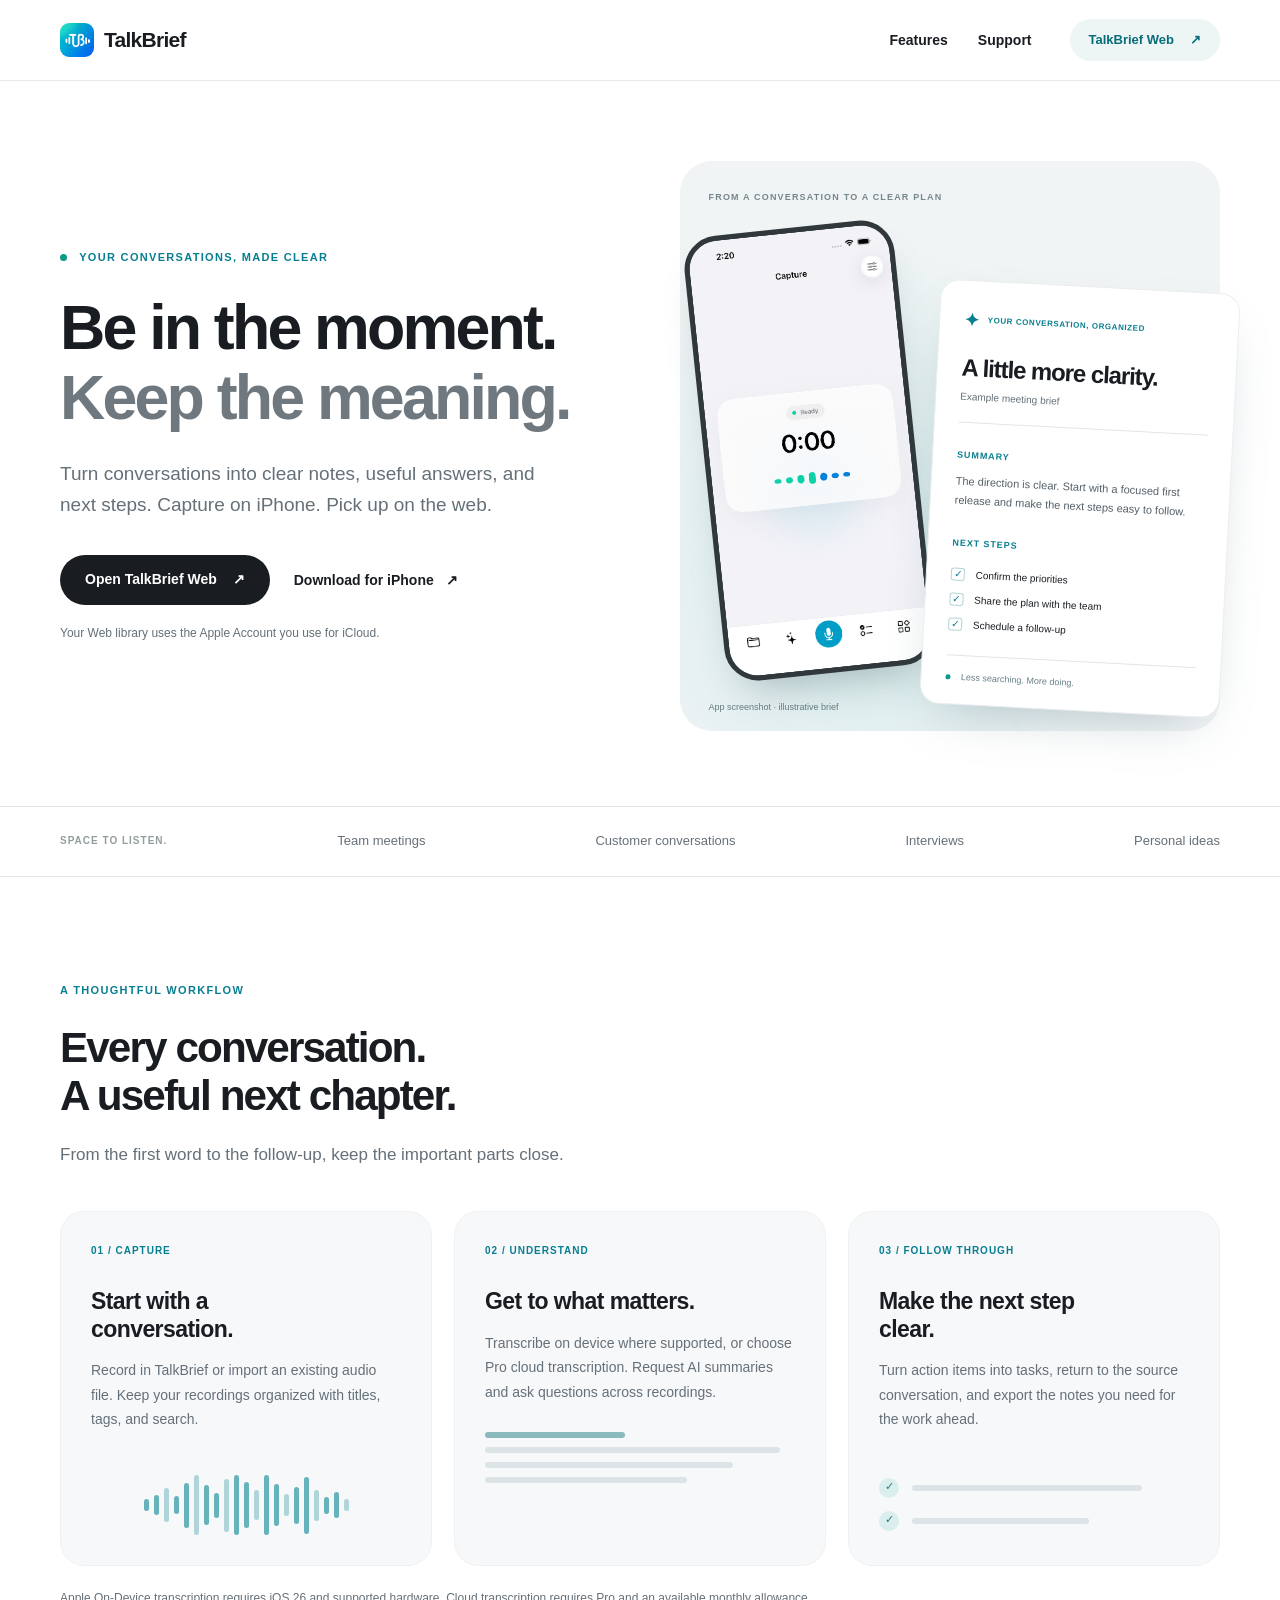
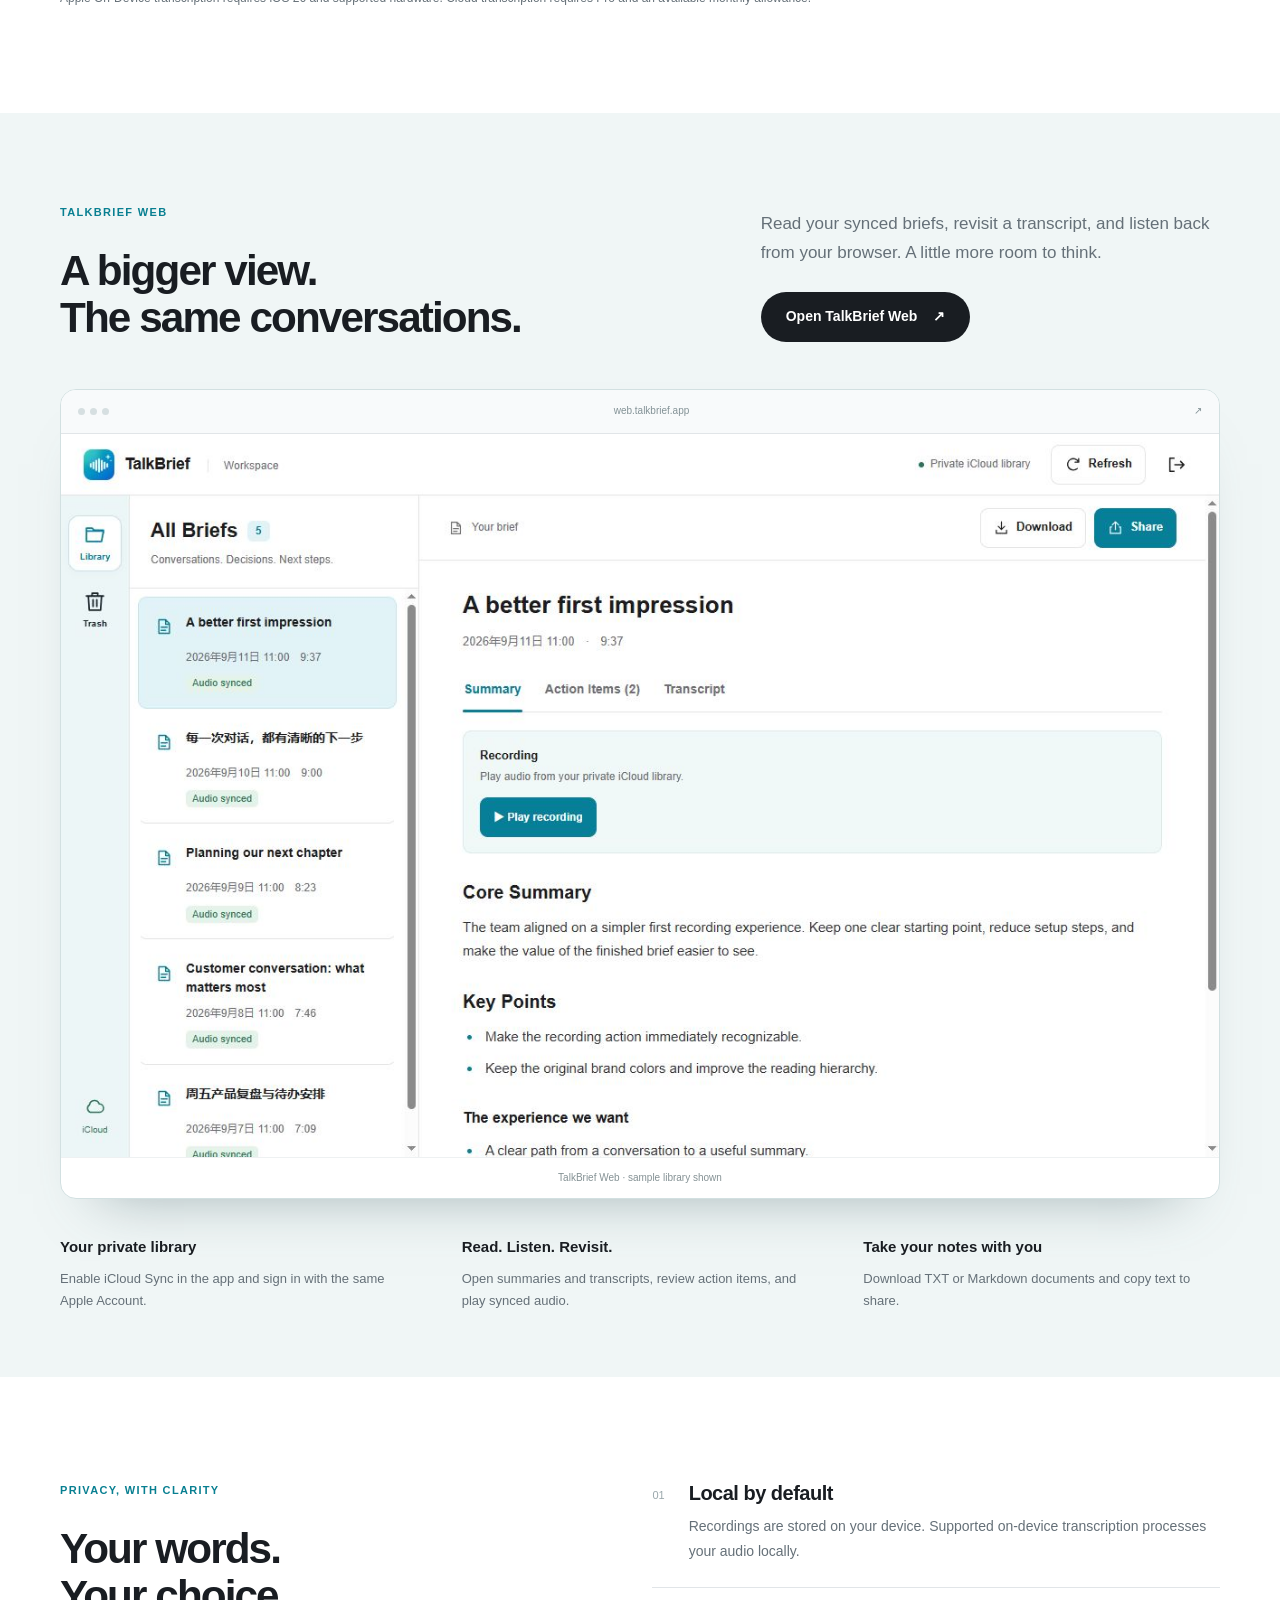
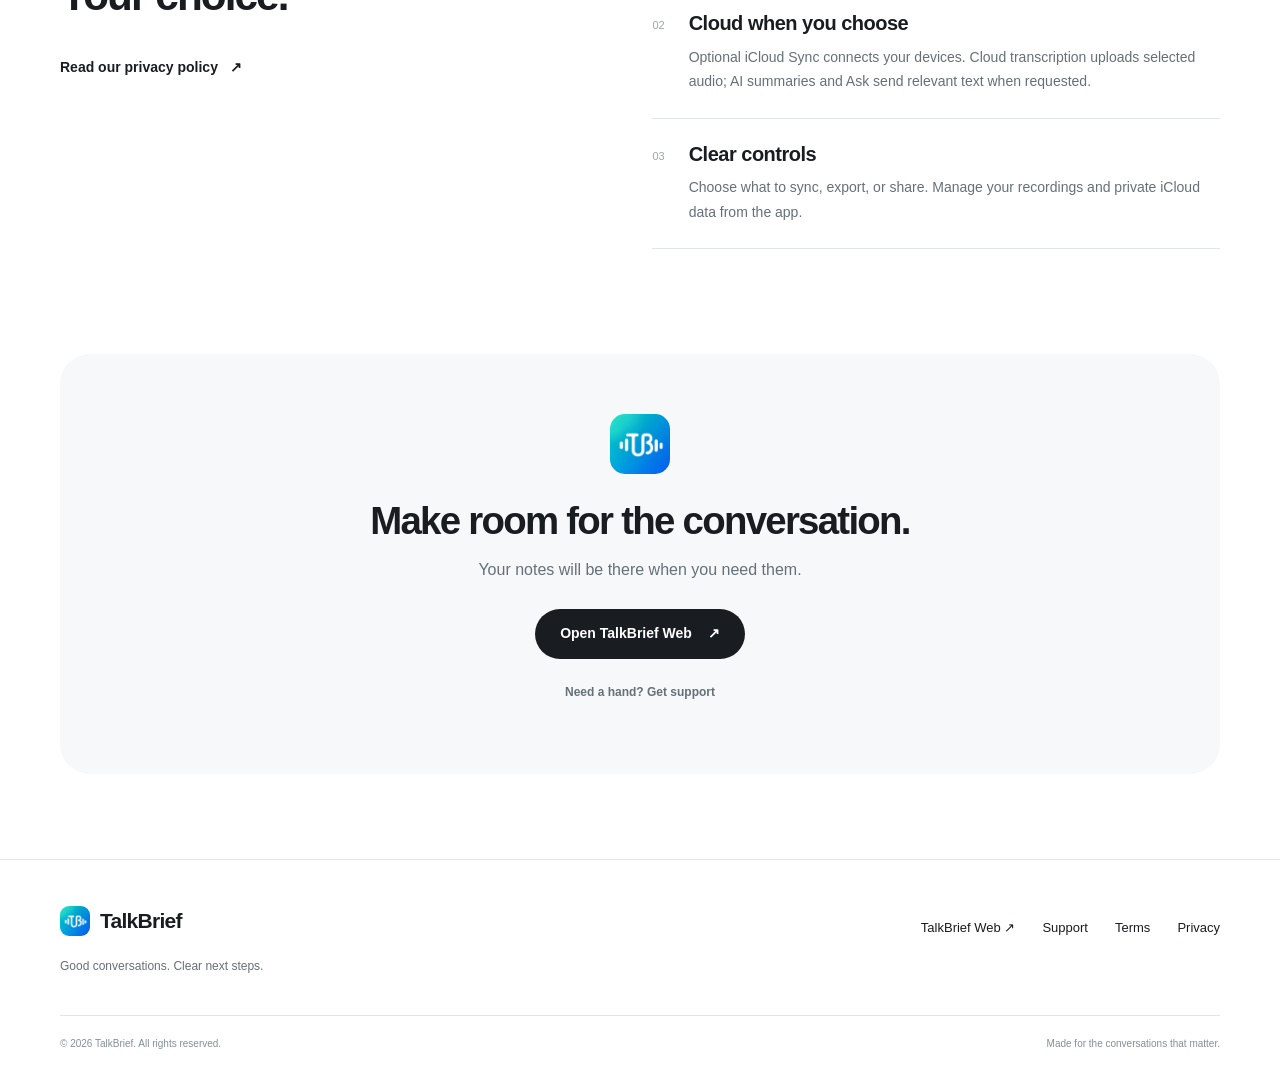
==== commit fcbdde77: "feat: adopt user-supplied TalkBrief brand mark" ====
--- a/index.html
+++ b/index.html
@@ -3,10 +3,10 @@
 <title>TalkBrief — Clear notes. Useful answers. Next steps.</title><meta name="description" content="Record and transcribe on iPhone, turn conversations into AI summaries and tasks, and revisit your private iCloud library with TalkBrief Web.">
 <meta name="theme-color" content="#f7f8fa"><link rel="canonical" href="https://www.talkbrief.app/">
 <meta property="og:type" content="website"><meta property="og:site_name" content="TalkBrief"><meta property="og:title" content="TalkBrief — Clear notes. Useful answers. Next steps."><meta property="og:description" content="Record and transcribe on iPhone, turn conversations into AI summaries and tasks, and revisit your private iCloud library with TalkBrief Web."><meta property="og:url" content="https://www.talkbrief.app/"><meta property="og:image" content="https://www.talkbrief.app/assets/web-workspace.jpg">
-<meta name="twitter:card" content="summary_large_image"><link rel="icon" type="image/png" sizes="80x80" href="/assets/favicon.png"><link rel="apple-touch-icon" sizes="180x180" href="/assets/apple-touch-icon.png"><link rel="stylesheet" href="/assets/styles.css"></head>
+<meta name="twitter:card" content="summary_large_image"><link rel="icon" type="image/png" sizes="32x32" href="/assets/favicon-32.png?v=20260914b"><link rel="icon" type="image/png" sizes="64x64" href="/assets/favicon-64.png?v=20260914b"><link rel="apple-touch-icon" sizes="180x180" href="/assets/apple-touch-icon.png?v=20260914b"><link rel="stylesheet" href="/assets/styles.css"></head>
 <body><a class="skip-link" href="#main">Skip to content</a>
 <header class="site-header"><nav class="nav wrap" aria-label="Main navigation">
-<a class="brand" href="/" aria-label="TalkBrief home"><img src="/assets/talkbrief-icon.png" width="34" height="34" alt=""><span>TalkBrief</span></a>
+<a class="brand" href="/" aria-label="TalkBrief home"><img src="/assets/talkbrief-icon.png?v=20260914b" width="34" height="34" alt=""><span>TalkBrief</span></a>
 <div class="nav-links"><a href="/#features">Features</a><a href="/support/" >Support</a></div>
 <a class="button nav-cta" href="https://web.talkbrief.app">TalkBrief Web <span aria-hidden="true">↗</span></a>
 </nav></header><main id="main">
@@ -19,4 +19,4 @@
 <article class="feature"><span class="feature-number">03 / FOLLOW THROUGH</span><h3>Make the next step clear.</h3><p>Turn action items into tasks, return to the source conversation, and export the notes you need for the work ahead.</p><div class="task-art" aria-hidden="true"><span>✓</span><div></div><span>✓</span><div></div></div></article></div><p class="section-note">Apple On-Device transcription requires iOS 26 and supported hardware. Cloud transcription requires Pro and an available monthly allowance.</p></section>
 <section class="web-section" id="web"><div class="wrap"><div class="web-intro"><div><p class="eyebrow">TALKBRIEF WEB</p><h2>A bigger view.<br>The same conversations.</h2></div><div><p>Read your synced briefs, revisit a transcript, and listen back from your browser. A little more room to think.</p><a class="button primary" href="https://web.talkbrief.app">Open TalkBrief Web <span aria-hidden="true">↗</span></a></div></div><figure class="browser-preview"><div class="browser-bar" aria-hidden="true"><div><i></i><i></i><i></i></div><span>web.talkbrief.app</span><span>↗</span></div><img src="/assets/web-workspace.jpg" width="1280" height="800" loading="lazy" alt="TalkBrief Web workspace with a recording library, summary, action items, transcript, playback, download and share controls"><figcaption>TalkBrief Web · sample library shown</figcaption></figure><div class="web-benefits"><div><strong>Your private library</strong><p>Enable iCloud Sync in the app and sign in with the same Apple Account.</p></div><div><strong>Read. Listen. Revisit.</strong><p>Open summaries and transcripts, review action items, and play synced audio.</p></div><div><strong>Take your notes with you</strong><p>Download TXT or Markdown documents and copy text to share.</p></div></div></div></section>
 <section class="section wrap privacy-section"><div><p class="eyebrow">PRIVACY, WITH CLARITY</p><h2>Your words.<br>Your choice.</h2><a class="text-link" href="/privacy/">Read our privacy policy <span aria-hidden="true">↗</span></a></div><div class="privacy-points"><article><span>01</span><div><h3>Local by default</h3><p>Recordings are stored on your device. Supported on-device transcription processes your audio locally.</p></div></article><article><span>02</span><div><h3>Cloud when you choose</h3><p>Optional iCloud Sync connects your devices. Cloud transcription uploads selected audio; AI summaries and Ask send relevant text when requested.</p></div></article><article><span>03</span><div><h3>Clear controls</h3><p>Choose what to sync, export, or share. Manage your recordings and private iCloud data from the app.</p></div></article></div></section>
-<section class="closing wrap"><img src="/assets/talkbrief-icon.png" width="60" height="60" alt=""><h2>Make room for the conversation.</h2><p>Your notes will be there when you need them.</p><a class="button primary" href="https://web.talkbrief.app">Open TalkBrief Web <span aria-hidden="true">↗</span></a><a class="text-link" href="/support/">Need a hand? Get support</a></section></main><footer class="site-footer"><div class="wrap footer-top"><div><a class="brand" href="/"><img src="/assets/talkbrief-icon.png" width="30" height="30" alt=""><span>TalkBrief</span></a><p>Good conversations. Clear next steps.</p></div><nav aria-label="Footer navigation"><a href="https://web.talkbrief.app">TalkBrief Web ↗</a><a href="/support/">Support</a><a href="/terms/">Terms</a><a href="/privacy/">Privacy</a></nav></div><div class="wrap footer-bottom"><span>© 2026 TalkBrief. All rights reserved.</span><span>Made for the conversations that matter.</span></div></footer></body></html>+<section class="closing wrap"><img src="/assets/talkbrief-icon.png?v=20260914b" width="60" height="60" alt=""><h2>Make room for the conversation.</h2><p>Your notes will be there when you need them.</p><a class="button primary" href="https://web.talkbrief.app">Open TalkBrief Web <span aria-hidden="true">↗</span></a><a class="text-link" href="/support/">Need a hand? Get support</a></section></main><footer class="site-footer"><div class="wrap footer-top"><div><a class="brand" href="/"><img src="/assets/talkbrief-icon.png?v=20260914b" width="30" height="30" alt=""><span>TalkBrief</span></a><p>Good conversations. Clear next steps.</p></div><nav aria-label="Footer navigation"><a href="https://web.talkbrief.app">TalkBrief Web ↗</a><a href="/support/">Support</a><a href="/terms/">Terms</a><a href="/privacy/">Privacy</a></nav></div><div class="wrap footer-bottom"><span>© 2026 TalkBrief. All rights reserved.</span><span>Made for the conversations that matter.</span></div></footer></body></html>
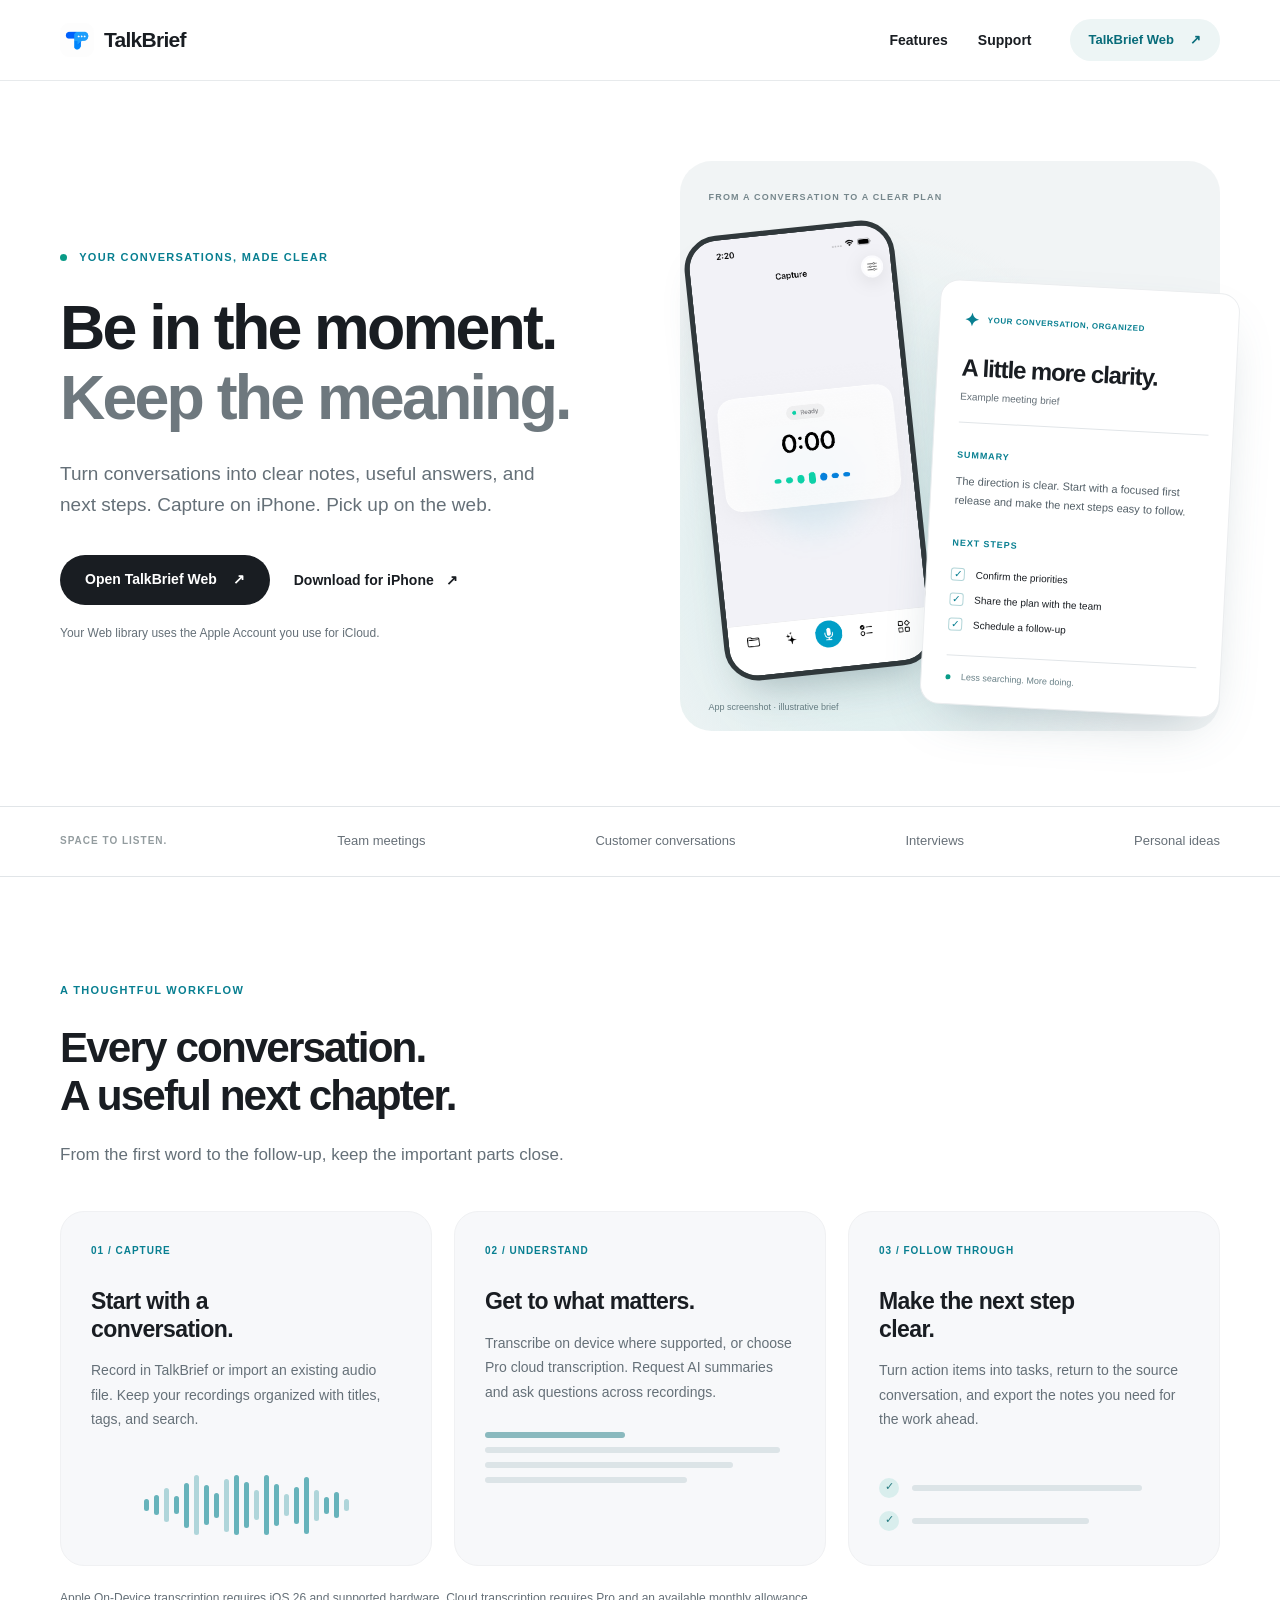
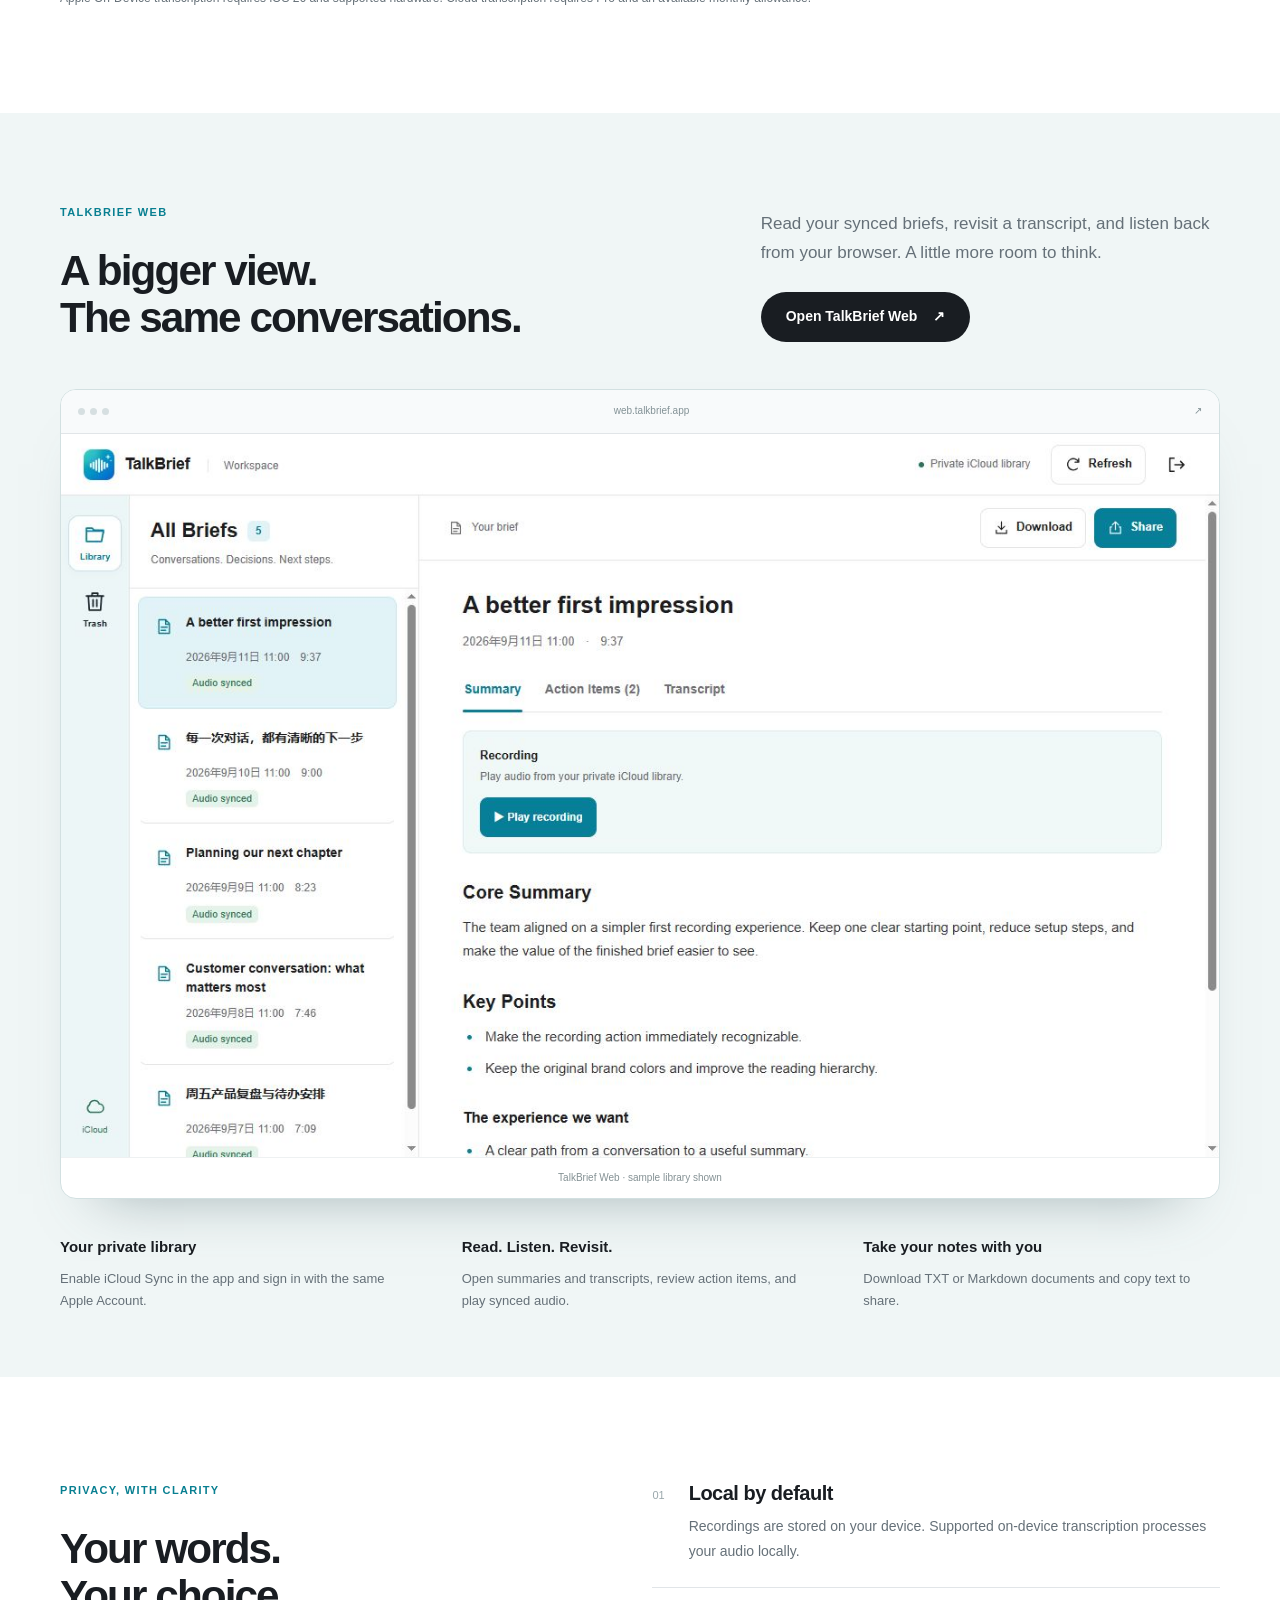
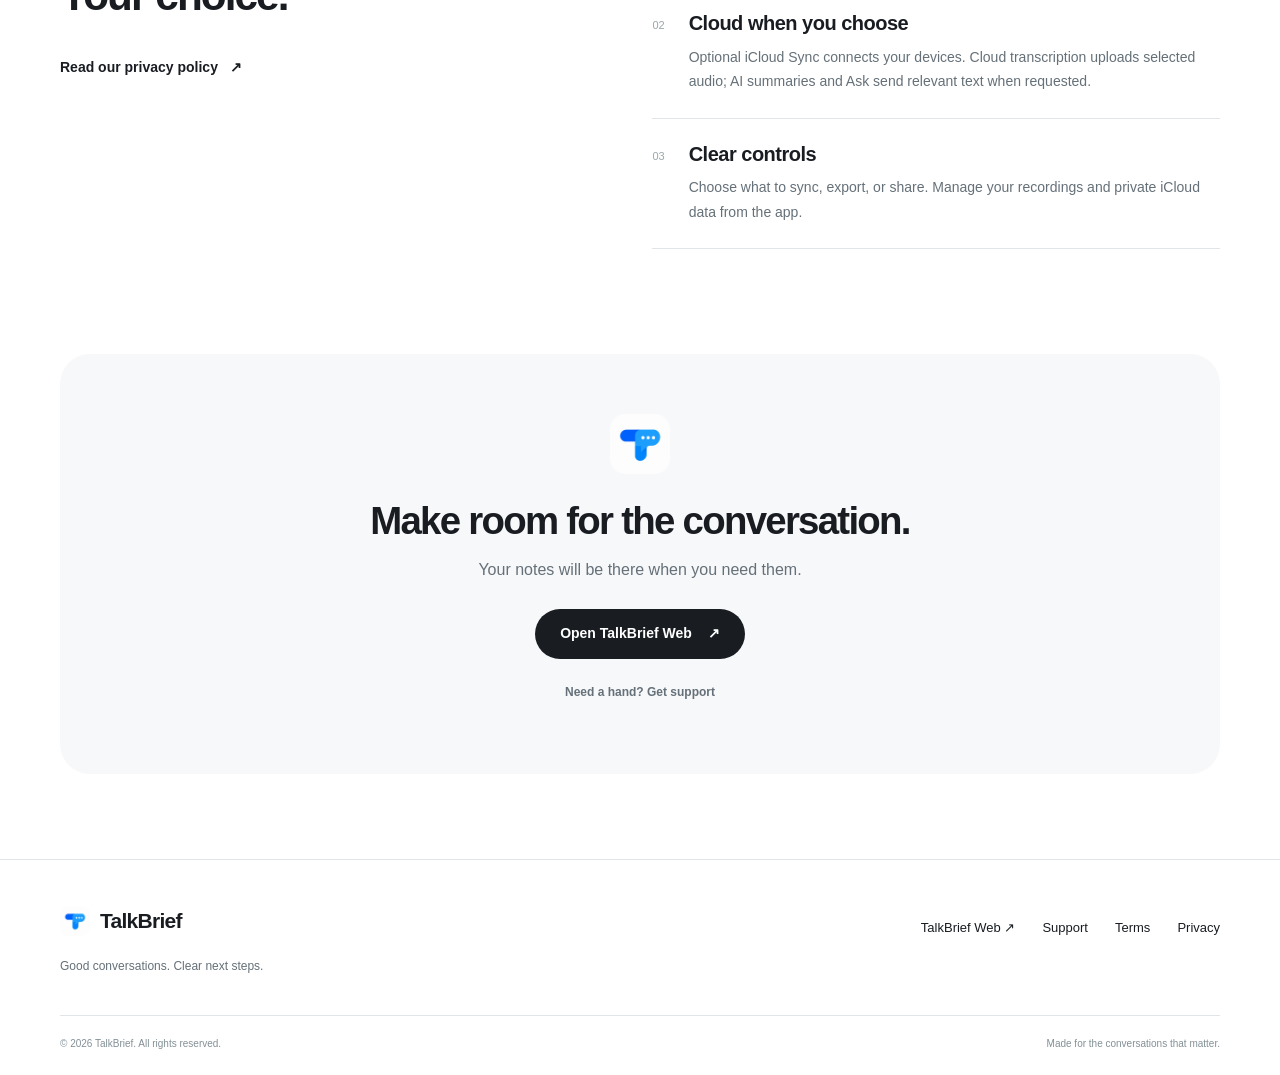
==== commit 197a260c: "feat: publish symbol-only TalkBrief site icon" ====
--- a/index.html
+++ b/index.html
@@ -3,10 +3,10 @@
 <title>TalkBrief — Clear notes. Useful answers. Next steps.</title><meta name="description" content="Record and transcribe on iPhone, turn conversations into AI summaries and tasks, and revisit your private iCloud library with TalkBrief Web.">
 <meta name="theme-color" content="#f7f8fa"><link rel="canonical" href="https://www.talkbrief.app/">
 <meta property="og:type" content="website"><meta property="og:site_name" content="TalkBrief"><meta property="og:title" content="TalkBrief — Clear notes. Useful answers. Next steps."><meta property="og:description" content="Record and transcribe on iPhone, turn conversations into AI summaries and tasks, and revisit your private iCloud library with TalkBrief Web."><meta property="og:url" content="https://www.talkbrief.app/"><meta property="og:image" content="https://www.talkbrief.app/assets/web-workspace.jpg">
-<meta name="twitter:card" content="summary_large_image"><link rel="icon" type="image/png" sizes="32x32" href="/assets/favicon-32.png?v=20260914b"><link rel="icon" type="image/png" sizes="64x64" href="/assets/favicon-64.png?v=20260914b"><link rel="apple-touch-icon" sizes="180x180" href="/assets/apple-touch-icon.png?v=20260914b"><link rel="stylesheet" href="/assets/styles.css"></head>
+<meta name="twitter:card" content="summary_large_image"><link rel="icon" type="image/png" sizes="32x32" href="/assets/favicon-32.png?v=20260914c"><link rel="icon" type="image/png" sizes="64x64" href="/assets/favicon-64.png?v=20260914c"><link rel="apple-touch-icon" sizes="180x180" href="/assets/apple-touch-icon.png?v=20260914c"><link rel="stylesheet" href="/assets/styles.css"></head>
 <body><a class="skip-link" href="#main">Skip to content</a>
 <header class="site-header"><nav class="nav wrap" aria-label="Main navigation">
-<a class="brand" href="/" aria-label="TalkBrief home"><img src="/assets/talkbrief-icon.png?v=20260914b" width="34" height="34" alt=""><span>TalkBrief</span></a>
+<a class="brand" href="/" aria-label="TalkBrief home"><img src="/assets/talkbrief-icon.png?v=20260914c" width="34" height="34" alt=""><span>TalkBrief</span></a>
 <div class="nav-links"><a href="/#features">Features</a><a href="/support/" >Support</a></div>
 <a class="button nav-cta" href="https://web.talkbrief.app">TalkBrief Web <span aria-hidden="true">↗</span></a>
 </nav></header><main id="main">
@@ -19,4 +19,4 @@
 <article class="feature"><span class="feature-number">03 / FOLLOW THROUGH</span><h3>Make the next step clear.</h3><p>Turn action items into tasks, return to the source conversation, and export the notes you need for the work ahead.</p><div class="task-art" aria-hidden="true"><span>✓</span><div></div><span>✓</span><div></div></div></article></div><p class="section-note">Apple On-Device transcription requires iOS 26 and supported hardware. Cloud transcription requires Pro and an available monthly allowance.</p></section>
 <section class="web-section" id="web"><div class="wrap"><div class="web-intro"><div><p class="eyebrow">TALKBRIEF WEB</p><h2>A bigger view.<br>The same conversations.</h2></div><div><p>Read your synced briefs, revisit a transcript, and listen back from your browser. A little more room to think.</p><a class="button primary" href="https://web.talkbrief.app">Open TalkBrief Web <span aria-hidden="true">↗</span></a></div></div><figure class="browser-preview"><div class="browser-bar" aria-hidden="true"><div><i></i><i></i><i></i></div><span>web.talkbrief.app</span><span>↗</span></div><img src="/assets/web-workspace.jpg" width="1280" height="800" loading="lazy" alt="TalkBrief Web workspace with a recording library, summary, action items, transcript, playback, download and share controls"><figcaption>TalkBrief Web · sample library shown</figcaption></figure><div class="web-benefits"><div><strong>Your private library</strong><p>Enable iCloud Sync in the app and sign in with the same Apple Account.</p></div><div><strong>Read. Listen. Revisit.</strong><p>Open summaries and transcripts, review action items, and play synced audio.</p></div><div><strong>Take your notes with you</strong><p>Download TXT or Markdown documents and copy text to share.</p></div></div></div></section>
 <section class="section wrap privacy-section"><div><p class="eyebrow">PRIVACY, WITH CLARITY</p><h2>Your words.<br>Your choice.</h2><a class="text-link" href="/privacy/">Read our privacy policy <span aria-hidden="true">↗</span></a></div><div class="privacy-points"><article><span>01</span><div><h3>Local by default</h3><p>Recordings are stored on your device. Supported on-device transcription processes your audio locally.</p></div></article><article><span>02</span><div><h3>Cloud when you choose</h3><p>Optional iCloud Sync connects your devices. Cloud transcription uploads selected audio; AI summaries and Ask send relevant text when requested.</p></div></article><article><span>03</span><div><h3>Clear controls</h3><p>Choose what to sync, export, or share. Manage your recordings and private iCloud data from the app.</p></div></article></div></section>
-<section class="closing wrap"><img src="/assets/talkbrief-icon.png?v=20260914b" width="60" height="60" alt=""><h2>Make room for the conversation.</h2><p>Your notes will be there when you need them.</p><a class="button primary" href="https://web.talkbrief.app">Open TalkBrief Web <span aria-hidden="true">↗</span></a><a class="text-link" href="/support/">Need a hand? Get support</a></section></main><footer class="site-footer"><div class="wrap footer-top"><div><a class="brand" href="/"><img src="/assets/talkbrief-icon.png?v=20260914b" width="30" height="30" alt=""><span>TalkBrief</span></a><p>Good conversations. Clear next steps.</p></div><nav aria-label="Footer navigation"><a href="https://web.talkbrief.app">TalkBrief Web ↗</a><a href="/support/">Support</a><a href="/terms/">Terms</a><a href="/privacy/">Privacy</a></nav></div><div class="wrap footer-bottom"><span>© 2026 TalkBrief. All rights reserved.</span><span>Made for the conversations that matter.</span></div></footer></body></html>+<section class="closing wrap"><img src="/assets/talkbrief-icon.png?v=20260914c" width="60" height="60" alt=""><h2>Make room for the conversation.</h2><p>Your notes will be there when you need them.</p><a class="button primary" href="https://web.talkbrief.app">Open TalkBrief Web <span aria-hidden="true">↗</span></a><a class="text-link" href="/support/">Need a hand? Get support</a></section></main><footer class="site-footer"><div class="wrap footer-top"><div><a class="brand" href="/"><img src="/assets/talkbrief-icon.png?v=20260914c" width="30" height="30" alt=""><span>TalkBrief</span></a><p>Good conversations. Clear next steps.</p></div><nav aria-label="Footer navigation"><a href="https://web.talkbrief.app">TalkBrief Web ↗</a><a href="/support/">Support</a><a href="/terms/">Terms</a><a href="/privacy/">Privacy</a></nav></div><div class="wrap footer-bottom"><span>© 2026 TalkBrief. All rights reserved.</span><span>Made for the conversations that matter.</span></div></footer></body></html>
